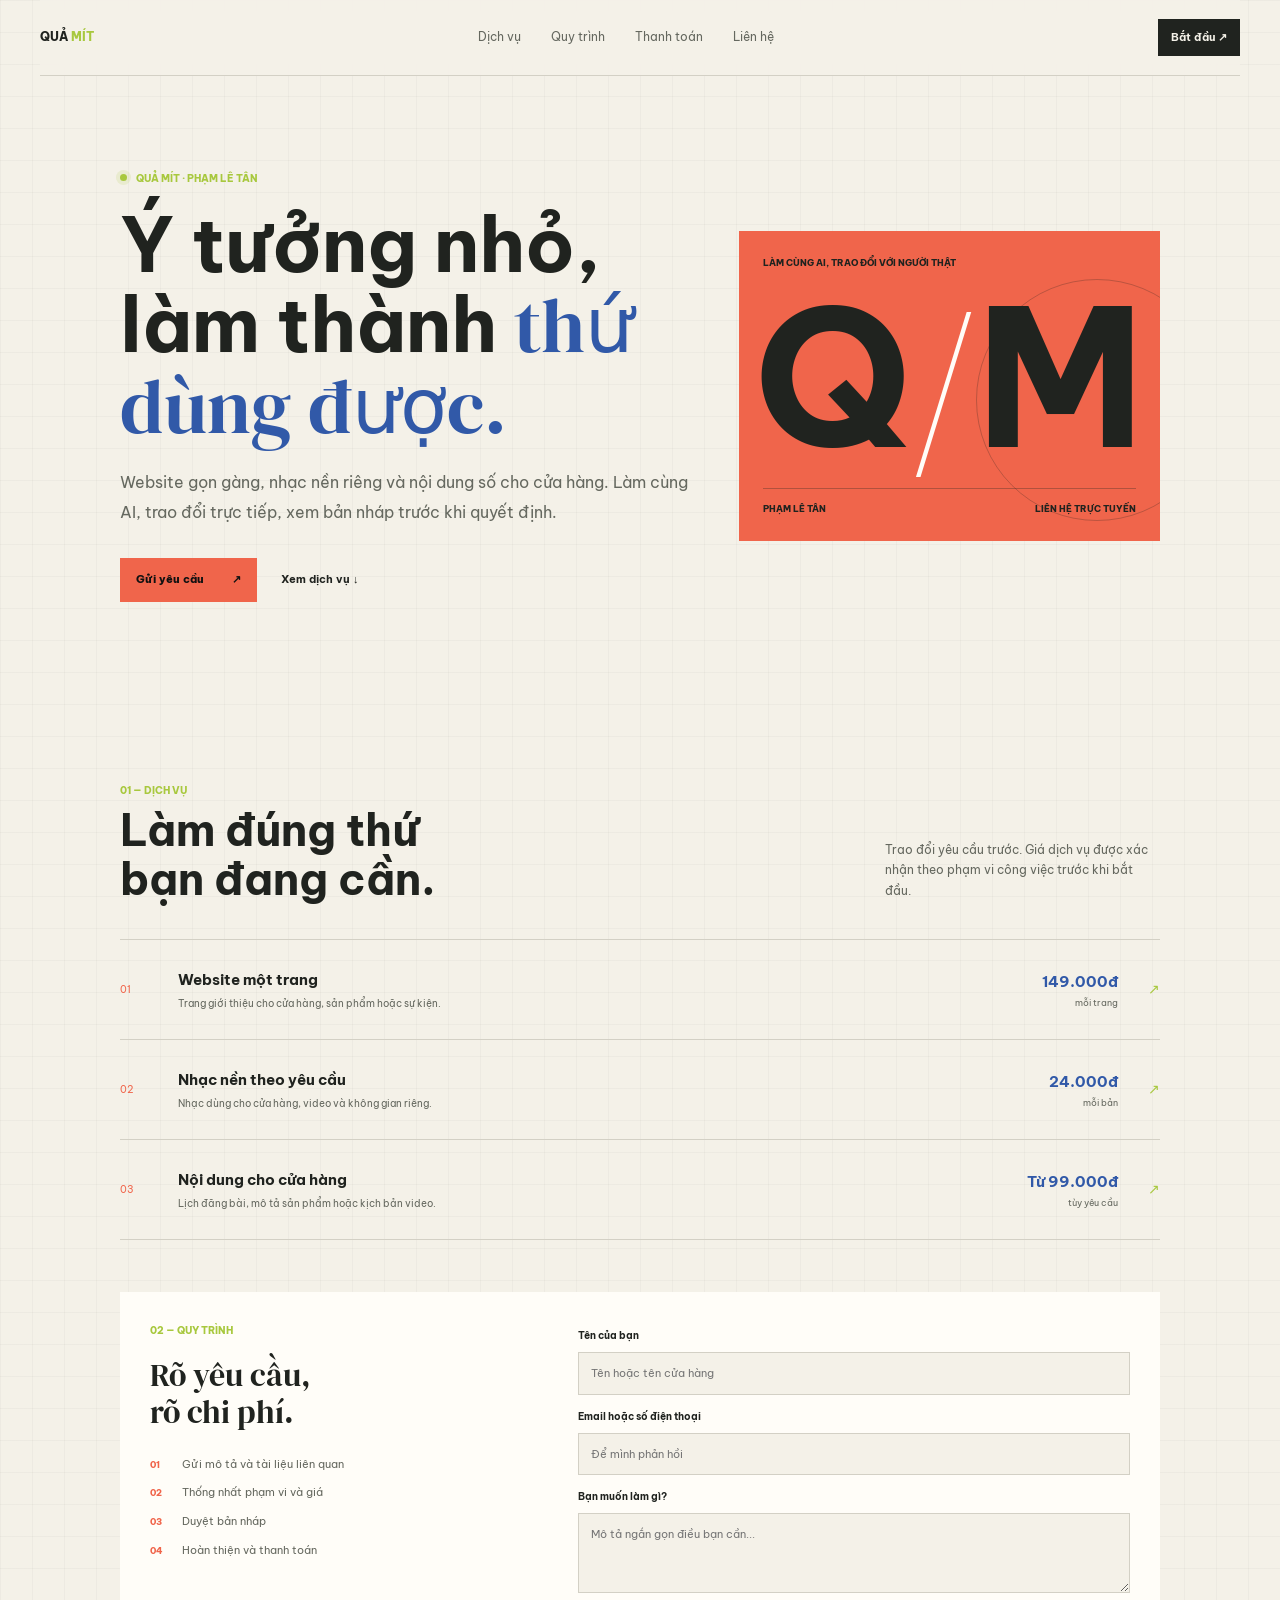
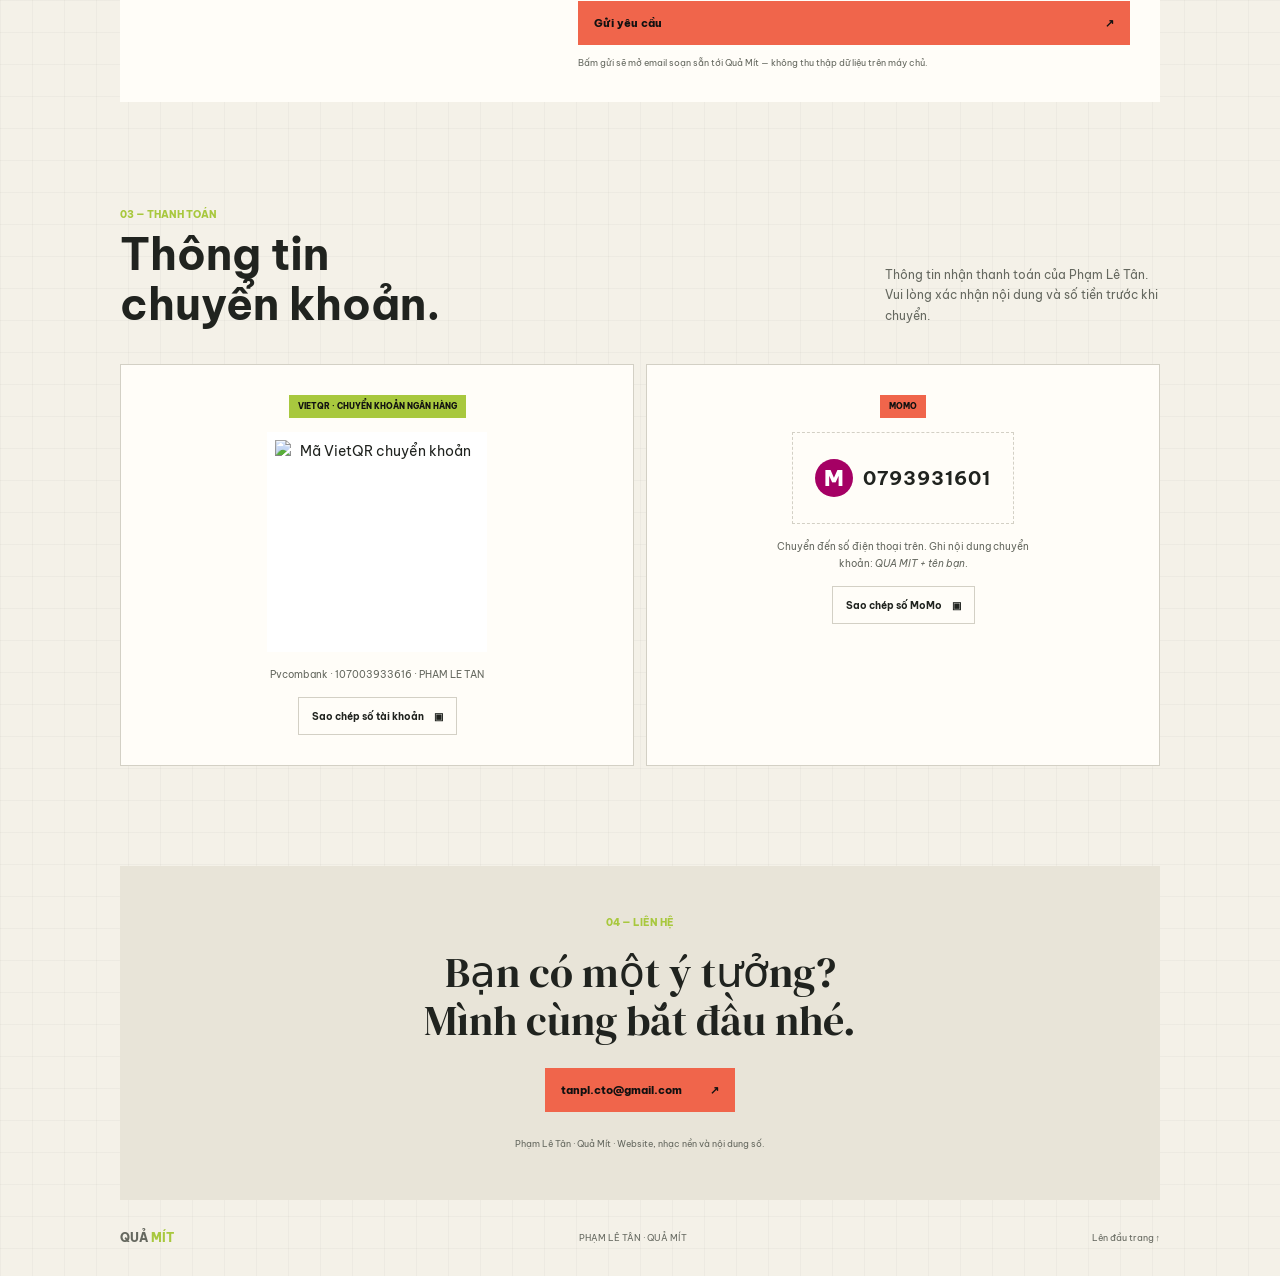
==== index.html @ 6c42528d "cap nhat moi" ====
<!doctype html>
<html lang="vi">
  <head>
    <meta charset="UTF-8" />
    <meta name="viewport" content="width=device-width, initial-scale=1" />
    <meta name="theme-color" content="#f4f1e8" />
    <meta name="description" content="Quả Mít nhận làm website một trang, nhạc nền và nội dung số cho cửa hàng." />
    <title>Quả Mít — Dịch vụ số làm cùng AI</title>
    <link rel="preconnect" href="https://fonts.googleapis.com" />
    <link rel="preconnect" href="https://fonts.gstatic.com" crossorigin />
    <link href="https://fonts.googleapis.com/css2?family=Be+Vietnam+Pro:wght@400;500;600;700;800&family=DM+Serif+Display&display=swap" rel="stylesheet" />
    <link rel="stylesheet" href="styles.css" />
    <script src="app.js" defer></script>
  </head>
  <body>
    <header class="topbar">
      <a class="wordmark" href="#home" aria-label="Về đầu trang">QUẢ <span>MÍT</span></a>
      <nav class="main-nav" aria-label="Điều hướng chính">
        <a href="#services">Dịch vụ</a>
        <a href="#process">Quy trình</a>
        <a href="#payment">Thanh toán</a>
        <a href="#contact">Liên hệ</a>
      </nav>
      <a class="header-cta" href="#order-form">Bắt đầu <span aria-hidden="true">↗</span></a>
    </header>

    <main id="home">
      <section class="intro page-width">
        <div class="intro-copy-block">
          <p class="eyebrow"><span class="live-dot"></span> QUẢ MÍT · PHẠM LÊ TÂN</p>
          <h1>Ý tưởng nhỏ,<br />làm thành <span>thứ dùng được.</span></h1>
          <p class="intro-copy">Website gọn gàng, nhạc nền riêng và nội dung số cho cửa hàng. Làm cùng AI, trao đổi trực tiếp, xem bản nháp trước khi quyết định.</p>
          <div class="intro-actions"><a class="button button-coral" href="#order-form">Gửi yêu cầu <span aria-hidden="true">↗</span></a><a class="text-link" href="#services">Xem dịch vụ <span aria-hidden="true">↓</span></a></div>
        </div>
        <aside class="intro-note" aria-label="Thông tin người thực hiện">
          <span class="note-kicker">LÀM CÙNG AI, TRAO ĐỔI VỚI NGƯỜI THẬT</span>
          <strong class="intro-monogram" aria-hidden="true">Q<span>/</span>M</strong>
          <div class="intro-note-bottom"><span>PHẠM LÊ TÂN</span><span>LIÊN HỆ TRỰC TUYẾN</span></div>
        </aside>
      </section>

      <section class="services page-width section-space" id="services">
        <div class="section-heading"><div><p class="eyebrow">01 — DỊCH VỤ</p><h2>Làm đúng thứ<br />bạn đang cần.</h2></div><p>Trao đổi yêu cầu trước. Giá dịch vụ được xác nhận theo phạm vi công việc trước khi bắt đầu.</p></div>
        <div class="service-list">
          <article class="service-item"><span class="service-no">01</span><div><h3>Website một trang</h3><p>Trang giới thiệu cho cửa hàng, sản phẩm hoặc sự kiện.</p></div><div class="price"><strong>149.000đ</strong><span>mỗi trang</span></div><span class="service-arrow" aria-hidden="true">↗</span></article>
          <article class="service-item"><span class="service-no">02</span><div><h3>Nhạc nền theo yêu cầu</h3><p>Nhạc dùng cho cửa hàng, video và không gian riêng.</p></div><div class="price"><strong>24.000đ</strong><span>mỗi bản</span></div><span class="service-arrow" aria-hidden="true">↗</span></article>
          <article class="service-item"><span class="service-no">03</span><div><h3>Nội dung cho cửa hàng</h3><p>Lịch đăng bài, mô tả sản phẩm hoặc kịch bản video.</p></div><div class="price"><strong>Từ 99.000đ</strong><span>tùy yêu cầu</span></div><span class="service-arrow" aria-hidden="true">↗</span></article>
        </div>
        <div class="order-layout" id="process">
          <div class="order-copy"><p class="eyebrow">02 — QUY TRÌNH</p><h3>Rõ yêu cầu,<br />rõ chi phí.</h3><ol><li><span>01</span>Gửi mô tả và tài liệu liên quan</li><li><span>02</span>Thống nhất phạm vi và giá</li><li><span>03</span>Duyệt bản nháp</li><li><span>04</span>Hoàn thiện và thanh toán</li></ol></div>
          <form class="order-form" id="order-form">
            <label for="order-name">Tên của bạn</label><input id="order-name" name="name" autocomplete="name" placeholder="Tên hoặc tên cửa hàng" required />
            <label for="order-contact">Email hoặc số điện thoại</label><input id="order-contact" name="contact" autocomplete="email" placeholder="Để mình phản hồi" required />
            <label for="order-brief">Bạn muốn làm gì?</label><textarea id="order-brief" name="brief" rows="3" placeholder="Mô tả ngắn gọn điều bạn cần..." required></textarea>
            <button class="button button-coral" type="submit">Gửi yêu cầu <span aria-hidden="true">↗</span></button>
            <p class="form-hint" id="form-message" aria-live="polite">Bấm gửi sẽ mở email soạn sẵn tới Quả Mít — không thu thập dữ liệu trên máy chủ.</p>
          </form>
        </div>
      </section>

      <section class="payment page-width section-space" id="payment">
        <div class="section-heading"><div><p class="eyebrow">03 — THANH TOÁN</p><h2>Thông tin<br />chuyển khoản.</h2></div><p>Thông tin nhận thanh toán của Phạm Lê Tân. Vui lòng xác nhận nội dung và số tiền trước khi chuyển.</p></div>
        <div class="payment-grid">
          <article class="payment-card">
            <span class="payment-tag">VIETQR · CHUYỂN KHOẢN NGÂN HÀNG</span>
            <img id="vietqr-image" alt="Mã VietQR chuyển khoản" loading="lazy" width="220" height="220" />
            <p id="bank-caption">Đang tải thông tin tài khoản…</p>
            <button class="copy-button" type="button" data-copy="bank" aria-label="Sao chép số tài khoản">Sao chép số tài khoản <span aria-hidden="true">▣</span></button>
          </article>
          <article class="payment-card">
            <span class="payment-tag momo">MOMO</span>
            <div class="momo-box"><span aria-hidden="true">M</span><strong id="momo-number">Đang tải…</strong></div>
            <p>Chuyển đến số điện thoại trên. Ghi nội dung chuyển khoản: <em>QUA MIT + tên bạn</em>.</p>
            <button class="copy-button" type="button" data-copy="momo" aria-label="Sao chép số MoMo">Sao chép số MoMo <span aria-hidden="true">▣</span></button>
          </article>
        </div>
      </section>

      <section class="contact page-width" id="contact"><p class="eyebrow">04 — LIÊN HỆ</p><h2>Bạn có một ý tưởng?<br />Mình cùng bắt đầu nhé.</h2><a class="button button-coral" id="contact-email" href="#">tanpl.cto@gmail.com <span aria-hidden="true">↗</span></a><p class="contact-note">Phạm Lê Tân · Quả Mít · Website, nhạc nền và nội dung số.</p></section>
    </main>

    <footer class="footer page-width"><a class="wordmark" href="#home">QUẢ <span>MÍT</span></a><span>PHẠM LÊ TÂN · QUẢ MÍT</span><a href="#home">Lên đầu trang ↑</a></footer>
  </body>
</html>
---- styles.css ----
:root {
  color-scheme: light;
  --page: #f4f1e8;
  --surface: #fffdf8;
  --surface-soft: #e8e4d8;
  --text: #20231f;
  --muted: #65685f;
  --line: #d3d0c5;
  --teal: #a8c83e;
  --coral: #f0654b;
  --lime: #dce99a;
  --blue: #3159a8;
  --serif: "DM Serif Display", Georgia, serif;
  --sans: "Be Vietnam Pro", sans-serif;
}

* { box-sizing: border-box; }
html { scroll-behavior: smooth; }
body { margin: 0; background-color: var(--page); background-image: linear-gradient(rgb(32 35 31 / 3%) 1px, transparent 1px), linear-gradient(90deg, rgb(32 35 31 / 3%) 1px, transparent 1px); background-size: 32px 32px; color: var(--text); font-family: var(--sans); font-size: 14px; line-height: 1.7; }
a { color: inherit; text-decoration: none; }
button, input, textarea { font: inherit; }
button { cursor: pointer; }
.page-width { width: min(100% - 64px, 1040px); margin-inline: auto; }
.topbar { position: sticky; top: 0; z-index: 4; width: min(100% - 64px, 1200px); height: 76px; margin: auto; display: flex; align-items: center; justify-content: space-between; border-bottom: 1px solid var(--line); background: color-mix(in srgb, var(--page) 94%, transparent); backdrop-filter: blur(12px); }
.wordmark { font-size: 12px; font-weight: 800; letter-spacing: 0; }
.wordmark span { color: var(--teal); }
.main-nav { display: flex; gap: 30px; color: var(--muted); font-size: 12px; }
.main-nav a:hover, .footer a:hover { color: var(--teal); }
.header-cta { padding: 9px 13px; background: var(--text); color: var(--page); font-size: 11px; font-weight: 700; }
.theme-toggle { width: 40px; height: 40px; border: 1px solid var(--line); border-radius: 50%; color: var(--text); background: transparent; font-size: 19px; }
.intro { display: grid; grid-template-columns: 1.15fr .85fr; gap: 50px; align-items: center; padding: 94px 0 76px; }
.eyebrow { margin: 0 0 18px; color: var(--teal); font-size: 10px; font-weight: 800; letter-spacing: 0; }
.live-dot { display: inline-block; width: 7px; height: 7px; margin-right: 7px; border-radius: 50%; background: var(--teal); box-shadow: 0 0 0 4px color-mix(in srgb, var(--teal) 15%, transparent); vertical-align: 1px; }
h1, h2, h3, p { margin-top: 0; }
.intro h1 { max-width: 740px; margin-bottom: 22px; font-size: clamp(48px, 6.2vw, 76px); line-height: 1.05; letter-spacing: 0; font-weight: 700; }
.intro h1 span { display: inline; color: var(--blue); font-family: var(--serif); font-weight: 400; }
.intro-copy { max-width: 570px; color: var(--muted); font-size: 16px; line-height: 1.85; }
.intro-meta { display: flex; gap: 28px; align-items: center; margin-top: 34px; padding-top: 18px; border-top: 1px solid var(--line); color: var(--muted); font-size: 10px; }
.intro-meta strong { display: block; margin-top: 3px; color: var(--text); font-size: 12px; }
.intro-meta a { margin-left: auto; color: var(--teal); font-size: 12px; font-weight: 700; }
.intro-actions { display: flex; align-items: center; gap: 24px; margin-top: 30px; }
.text-link { color: var(--text); font-size: 11px; font-weight: 700; }
.intro-note { position: relative; display: flex; min-height: 310px; flex-direction: column; justify-content: space-between; overflow: hidden; padding: 24px; background: var(--coral); color: #20231f; }
.intro-note::after { position: absolute; right: -58px; bottom: 20px; width: 240px; height: 240px; border: 1px solid rgb(32 35 31 / 25%); border-radius: 50%; content: ""; }
.note-kicker, .intro-note-bottom { position: relative; z-index: 1; font-size: 9px; font-weight: 800; }
.intro-monogram { position: relative; z-index: 1; align-self: center; font-size: clamp(100px, 16vw, 190px); line-height: .9; letter-spacing: 0; }
.intro-monogram span { color: var(--surface); font-family: var(--serif); font-weight: 400; }
.intro-note-bottom { display: flex; justify-content: space-between; gap: 12px; padding-top: 12px; border-top: 1px solid rgb(32 35 31 / 30%); }
.intro-meta { display: none; }
.workbench { padding: 28px; border: 1px solid var(--line); background: var(--surface); }
.workbench-top, .section-heading, .feed-heading { display: flex; justify-content: space-between; align-items: end; gap: 20px; }
.workbench-top { align-items: center; margin-bottom: 22px; }
.workbench-top .eyebrow, .section-heading .eyebrow, .feed-heading .eyebrow { margin-bottom: 7px; }
.workbench h2 { margin: 0; font-size: 20px; }
.status-pill { flex-shrink: 0; padding: 5px 10px; border: 1px solid var(--line); border-radius: 20px; color: var(--muted); font-size: 9px; font-weight: 700; white-space: nowrap; }
.workbench-body { display: grid; grid-template-columns: 1.12fr .88fr; min-height: 250px; border: 1px solid var(--line); }
.workbench-photo { min-height: 250px; background: url("https://images.unsplash.com/photo-1498050108023-c5249f4df085?auto=format&fit=crop&w=1100&q=85") center 54% / cover; }
.workbench-note { display: flex; flex-direction: column; justify-content: center; padding: 28px; }
.note-index { color: var(--coral); font-size: 9px; font-weight: 800; }
.workbench-note h3 { margin: 12px 0; font-family: var(--serif); font-size: 26px; font-weight: 400; line-height: 1.2; }
.workbench-note p { color: var(--muted); font-size: 12px; }
.note-footer { display: flex; justify-content: space-between; gap: 10px; padding-top: 12px; border-top: 1px solid var(--line); color: var(--muted); font-size: 9px; }
.workbench-bottom { display: flex; justify-content: space-between; gap: 18px; padding-top: 18px; color: var(--muted); font-size: 11px; }
.workbench-bottom a { color: var(--teal); font-weight: 700; white-space: nowrap; }
.section-space { padding-top: 104px; }
.section-heading { align-items: end; margin-bottom: 34px; }
.section-heading h2, .daily-card h2, .contact h2 { margin: 0; font-size: 44px; line-height: 1.13; letter-spacing: 0; font-weight: 700; }
.section-heading > p { max-width: 275px; margin-bottom: 4px; color: var(--muted); font-size: 12px; }
.number-grid { display: grid; grid-template-columns: 1fr 1fr; gap: 12px; }
.number-main { display: flex; min-height: 265px; flex-direction: column; padding: 28px; border: 1px solid var(--line); background: var(--teal); color: #111; }
.number-main .label { font-size: 10px; font-weight: 800; }
.number-main > strong { margin-top: 18px; font-size: 54px; line-height: 1; letter-spacing: 0; }
.number-main > strong span { font-size: 25px; }
.number-main > p { margin: 12px 0 22px; font-size: 11px; }
.progress-track { height: 5px; background: rgb(0 0 0 / 20%); }
.progress-track span { display: block; width: 38%; height: 100%; background: #111; }
.progress-caption { display: flex; justify-content: space-between; margin-top: 8px; font-size: 9px; font-weight: 700; }
.number-stack { display: flex; flex-direction: column; gap: 12px; }
.number-row { display: flex; flex: 1; align-items: center; gap: 13px; padding: 15px; border: 1px solid var(--line); background: var(--surface); }
.stat-icon { display: grid; width: 34px; height: 34px; flex: 0 0 auto; place-items: center; color: #101010; font-size: 18px; font-weight: 700; }
.stat-icon.coral { background: var(--coral); }
.stat-icon.lime { background: var(--lime); }
.stat-icon.blue { background: var(--blue); }
.number-row .label { display: block; color: var(--muted); font-size: 8px; font-weight: 700; }
.number-row strong { display: block; font-size: 17px; line-height: 1.5; }
.stat-note { margin-left: auto; color: var(--muted); font-size: 9px; text-align: right; }
.ledger-link { display: flex; align-items: center; gap: 14px; margin-top: 12px; padding: 15px 18px; border: 1px solid var(--line); }
.ledger-link > span { font-size: 20px; }
.ledger-link p { margin: 0; color: var(--muted); font-size: 10px; }
.ledger-link strong { color: var(--text); font-size: 12px; }
.ledger-link a { margin-left: auto; color: var(--teal); font-size: 11px; font-weight: 700; }
.service-list { border-top: 1px solid var(--line); }
.service-item { display: grid; grid-template-columns: 40px 1fr 120px 24px; align-items: center; gap: 18px; min-height: 100px; border-bottom: 1px solid var(--line); }
.service-no { color: var(--coral); font-size: 10px; }
.service-item h3 { margin: 0 0 3px; font-size: 15px; }
.service-item p { margin: 0; color: var(--muted); font-size: 10px; }
.price { display: flex; flex-direction: column; text-align: right; }
.price del, .price > span { color: var(--muted); font-size: 10px; }
.price strong { color: var(--blue); font-size: 15px; }
.price > span { color: var(--muted); font-size: 9px; }
.service-arrow { color: var(--teal); text-align: right; }
.order-layout { display: grid; grid-template-columns: .8fr 1.2fr; gap: 60px; margin-top: 52px; padding: 30px; background: var(--surface); }
.order-copy h3 { margin: 0 0 24px; font-family: var(--serif); font-size: 32px; font-weight: 400; line-height: 1.15; }
.order-copy ol { display: grid; gap: 10px; margin: 0; padding: 0; list-style: none; color: var(--muted); font-size: 11px; }
.order-copy li span { display: inline-block; width: 32px; color: var(--coral); font-size: 9px; font-weight: 800; }
.order-form { display: grid; grid-template-columns: 1fr; gap: 8px; }
.order-form label { margin-top: 5px; font-size: 10px; font-weight: 700; }
.order-form input, .order-form textarea, #chat-input { width: 100%; border: 1px solid var(--line); border-radius: 0; outline: none; background: var(--page); color: var(--text); padding: 11px 12px; font-size: 11px; resize: vertical; }
.order-form input:focus, .order-form textarea:focus, #chat-input:focus { border-color: var(--teal); }
.button { display: inline-flex; min-height: 44px; align-items: center; justify-content: space-between; gap: 28px; padding: 0 16px; border: 0; color: #111; font-size: 11px; font-weight: 800; }
.button-coral { background: var(--coral); }
.button-lime { background: var(--lime); }
.form-hint { min-height: 17px; margin: 2px 0 0; color: var(--muted); font-size: 9px; }
.ad-feature { display: grid; grid-template-columns: 1fr 1fr; min-height: 245px; border: 1px solid var(--line); }
.ad-image { background: url("https://images.unsplash.com/photo-1516321318423-f06f85e504b3?auto=format&fit=crop&w=1000&q=85") center / cover; }
.ad-copy { display: flex; flex-direction: column; align-items: start; justify-content: center; padding: 28px; }
.ad-tag { padding: 5px 8px; background: var(--coral); color: #111; font-size: 8px; font-weight: 800; }
.ad-copy h3 { margin: 18px 0 10px; font-family: var(--serif); font-size: 25px; font-weight: 400; line-height: 1.2; }
.ad-copy p { color: var(--muted); font-size: 11px; }
.ad-copy a, .rate-line a { color: var(--teal); font-size: 10px; font-weight: 700; }
.rate-line { display: grid; grid-template-columns: 1fr auto 1fr auto auto; align-items: center; gap: 15px; padding: 18px 0; border-bottom: 1px solid var(--line); color: var(--muted); font-size: 9px; }
.rate-line strong { color: var(--text); font-size: 10px; }
.daily-card { display: grid; grid-template-columns: 1fr .8fr; gap: 32px; align-items: center; padding: 36px; background: var(--coral); color: #161616; }
.daily-card .eyebrow { color: #161616; }
.daily-card h2 { font-family: var(--serif); font-size: 42px; font-weight: 400; }
.daily-card > div:first-child > p:not(.eyebrow) { max-width: 290px; margin: 15px 0 20px; font-size: 11px; }
.fortune-result { display: flex; min-height: 190px; flex-direction: column; align-items: center; justify-content: center; padding: 20px; border: 1px solid rgb(0 0 0 / 35%); text-align: center; }
.fortune-mark { font-size: 28px; }
.fortune-result p { max-width: 220px; margin: 12px 0; font-family: var(--serif); font-size: 23px; line-height: 1.25; }
.fortune-result > span:last-child { font-size: 8px; font-weight: 800; }
.payment-grid { display: grid; grid-template-columns: 1fr 1fr; gap: 12px; }
.payment-card { display: flex; flex-direction: column; align-items: center; gap: 14px; padding: 30px; border: 1px solid var(--line); background: var(--surface); text-align: center; }
.payment-tag { padding: 5px 9px; background: var(--teal); color: #111; font-size: 8px; font-weight: 800; }
.payment-tag.momo { background: var(--coral); }
#vietqr-image { background: #fff; padding: 8px; }
.payment-card p { margin: 0; color: var(--muted); font-size: 10px; max-width: 280px; }
.payment-card img { width: 220px; height: 220px; object-fit: contain; }
.copy-button { display: inline-flex; min-height: 38px; align-items: center; justify-content: center; gap: 10px; padding: 0 13px; border: 1px solid var(--line); background: transparent; color: var(--text); font-size: 10px; font-weight: 700; }
.copy-button:hover { border-color: var(--blue); color: var(--blue); }
.momo-box { display: flex; align-items: center; gap: 10px; padding: 26px 22px; border: 1px dashed var(--line); }
.momo-box span { display: grid; width: 38px; height: 38px; place-items: center; border-radius: 50%; background: #a50064; color: white; font-size: 22px; font-weight: 800; }
.momo-box strong { font-size: 19px; letter-spacing: 1px; }
.journal-feed { margin-top: 72px; }
.feed-heading { margin-bottom: 20px; }
.feed-heading h2 { margin: 0; font-size: 23px; }
.feed-heading > a { color: var(--teal); font-size: 10px; font-weight: 700; }
.feed-entry { display: grid; grid-template-columns: 55px 1fr auto; align-items: baseline; gap: 16px; padding: 17px 0; border-top: 1px solid var(--line); }
.feed-entry time { color: var(--coral); font-size: 10px; font-weight: 700; }
.feed-entry p { margin: 0; color: var(--muted); font-size: 11px; }
.entry-tag { color: var(--muted); font-size: 8px; }
.contact { margin-top: 100px; padding: 48px; background: var(--surface-soft); text-align: center; }
.contact h2 { margin-bottom: 24px; font-family: var(--serif); font-size: 42px; font-weight: 400; }
.contact .button { min-width: 150px; }
.contact-note { margin: 24px 0 0; color: var(--muted); font-size: 9px; }
.footer { display: flex; align-items: center; justify-content: space-between; gap: 18px; padding: 28px 0; color: var(--muted); font-size: 9px; }
.chat-widget { position: fixed; right: 24px; bottom: 22px; z-index: 5; }
.chat-launch { display: inline-flex; align-items: center; gap: 9px; min-height: 46px; padding: 0 18px; border: 0; background: var(--teal); color: #101010; font-size: 11px; font-weight: 800; box-shadow: 0 8px 26px rgb(0 0 0 / 20%); }
.chat-panel { width: min(330px, calc(100vw - 32px)); margin-bottom: 12px; border: 1px solid var(--line); background: var(--surface); box-shadow: 0 12px 40px rgb(0 0 0 / 32%); }
.chat-head { display: flex; justify-content: space-between; padding: 13px 15px; border-bottom: 1px solid var(--line); font-size: 10px; font-weight: 700; }
.chat-head button { border: 0; background: transparent; color: var(--text); font-size: 20px; line-height: 1; }
.chat-messages { display: flex; min-height: 115px; flex-direction: column; align-items: flex-start; gap: 8px; padding: 14px; }
.chat-bubble { max-width: 90%; margin: 0; padding: 9px 11px; background: var(--surface-soft); font-size: 10px; }
.chat-bubble.outgoing { align-self: flex-end; background: var(--teal); color: #111; }
#chat-form { display: flex; gap: 8px; padding: 10px; border-top: 1px solid var(--line); }
#chat-input { padding: 9px; }
#chat-form button { width: 38px; border: 0; background: var(--coral); color: #111; font-weight: 800; }

@media (max-width: 700px) {
  .page-width, .topbar { width: min(100% - 32px, 540px); }
  .topbar { height: 62px; }
  .topbar { height: auto; min-height: 62px; flex-wrap: wrap; gap: 12px; padding: 12px 0; }
  .main-nav { order: 3; width: 100%; justify-content: space-between; gap: 8px; font-size: 10px; }
  .header-cta { margin-left: auto; }
  .intro { grid-template-columns: 1fr; gap: 30px; padding-top: 60px; }
  .intro h1 { font-size: clamp(42px, 11vw, 58px); }
  .intro-copy { font-size: 14px; }
  .intro-meta { display: grid; grid-template-columns: 1fr 1fr; gap: 15px; }
  .intro-meta a { grid-column: 1 / -1; margin: 0; }
  .workbench { padding: 16px; }
  .workbench-body { grid-template-columns: 1fr; }
  .workbench-photo { min-height: 210px; }
  .workbench-note { padding: 22px 18px; }
  .workbench-bottom { align-items: start; font-size: 9px; }
  .section-space { padding-top: 76px; }
  .section-heading { align-items: start; flex-direction: column; gap: 12px; margin-bottom: 25px; }
  .section-heading h2 { font-size: 38px; }
  .number-grid { grid-template-columns: 1fr; }
  .number-main { min-height: 230px; }
  .number-row { min-height: 76px; }
  .stat-note { max-width: 110px; }
  .service-item { grid-template-columns: 24px 1fr 90px 12px; gap: 9px; min-height: 92px; }
  .service-item h3 { font-size: 12px; }
  .service-item p { font-size: 9px; }
  .service-item { min-height: 105px; }
  .price { min-width: 86px; }
  .price strong { font-size: 12px; }
  .order-layout { grid-template-columns: 1fr; gap: 25px; margin-top: 35px; padding: 22px 18px; }
  .order-copy h3 { font-size: 28px; }
  .ad-feature { grid-template-columns: 1fr; }
  .ad-image { min-height: 190px; }
  .ad-copy { padding: 22px; }
  .rate-line { grid-template-columns: 1fr auto; gap: 9px; }
  .rate-line a { grid-column: 1 / -1; margin-top: 6px; }
  .payment-grid { grid-template-columns: 1fr; }
  .daily-card { grid-template-columns: 1fr; gap: 22px; padding: 25px 20px; }
  .daily-card h2 { font-size: 36px; }
  .fortune-result { min-height: 150px; }
  .journal-feed { margin-top: 54px; }
  .feed-heading { align-items: start; flex-direction: column; gap: 10px; }
  .feed-entry { grid-template-columns: 42px 1fr; gap: 10px; }
  .entry-tag { grid-column: 2; }
  .contact { margin-top: 72px; padding: 34px 18px; }
  .contact h2 { font-size: 34px; }
  .footer { flex-wrap: wrap; }
  .footer > span { order: 3; width: 100%; }
  .chat-widget { right: 14px; bottom: 14px; }
}

@media (prefers-reduced-motion: reduce) {
  *, *::before, *::after { scroll-behavior: auto !important; transition-duration: .01ms !important; }
}
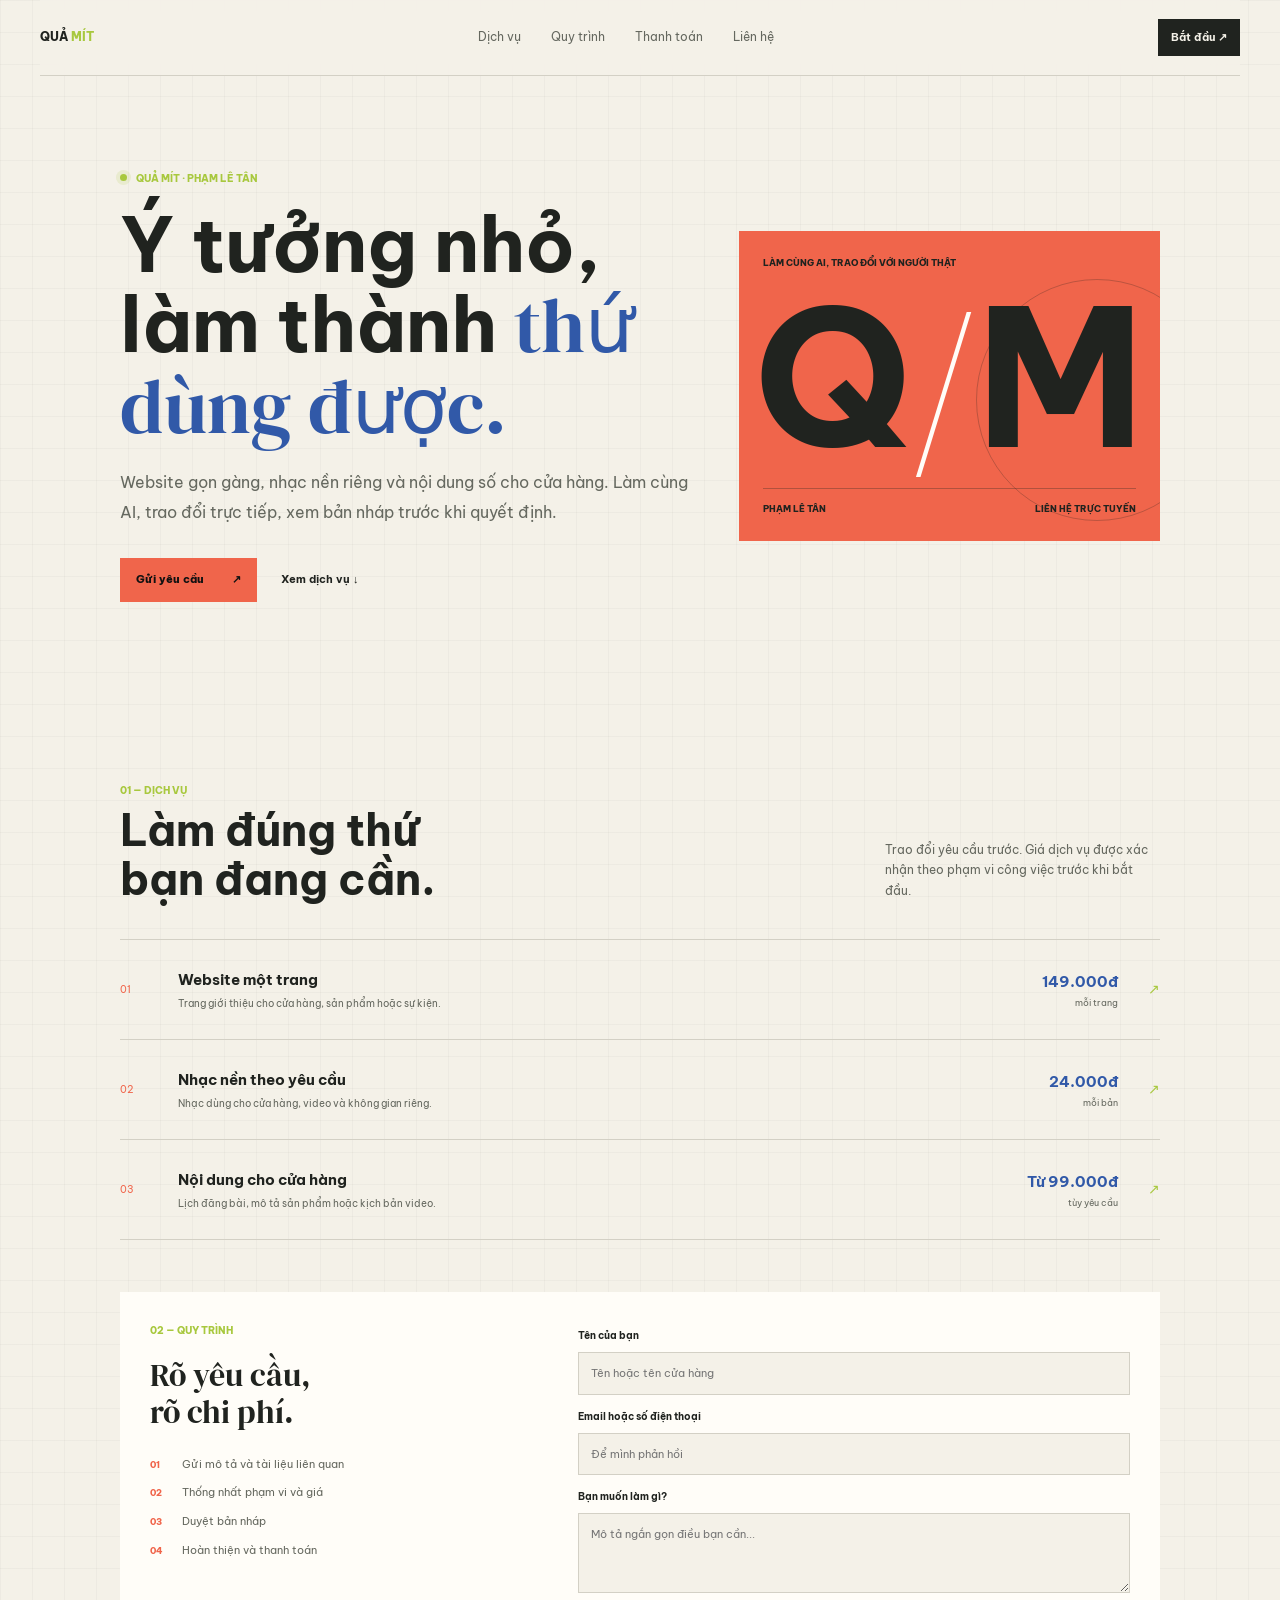
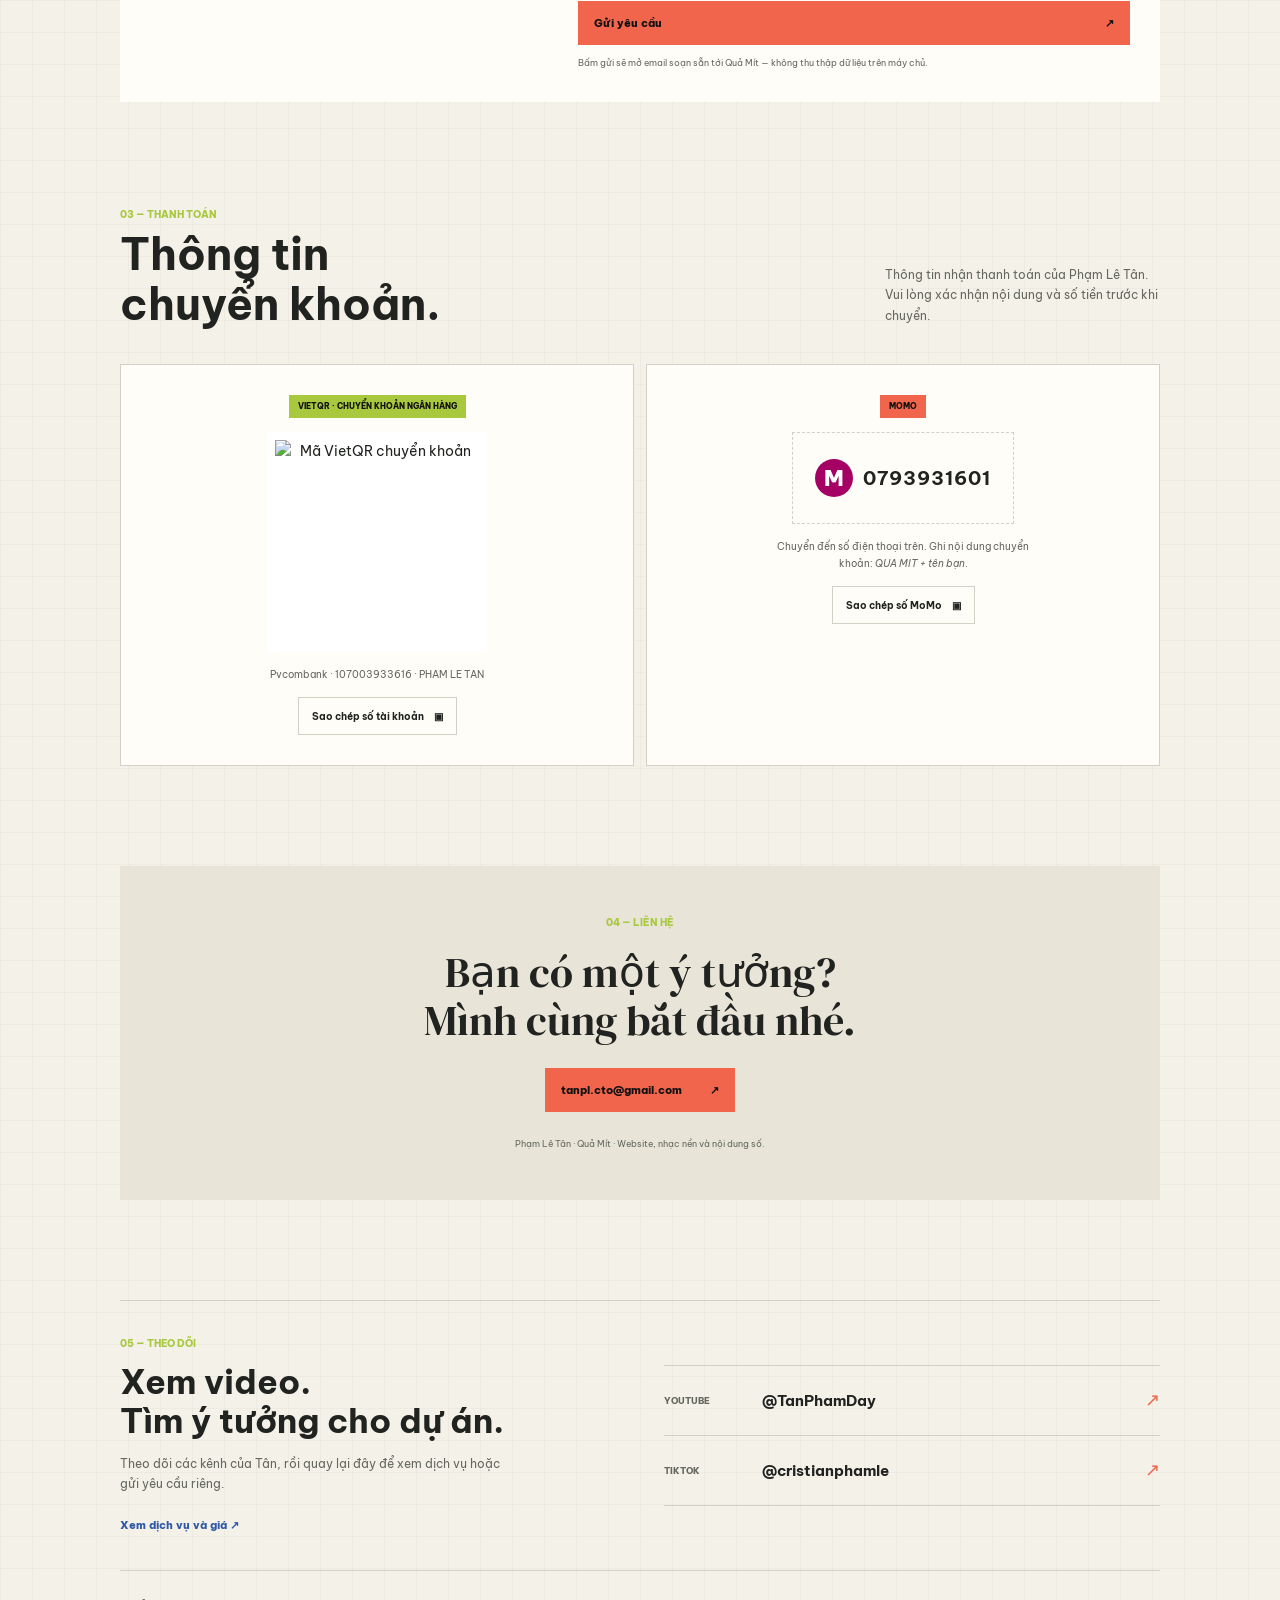
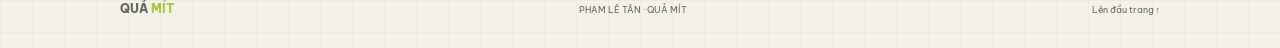
==== commit ebac2da3: "update mới" ====
--- a/index.html
+++ b/index.html
@@ -77,6 +77,23 @@
       </section>
 
       <section class="contact page-width" id="contact"><p class="eyebrow">04 — LIÊN HỆ</p><h2>Bạn có một ý tưởng?<br />Mình cùng bắt đầu nhé.</h2><a class="button button-coral" id="contact-email" href="#">tanpl.cto@gmail.com <span aria-hidden="true">↗</span></a><p class="contact-note">Phạm Lê Tân · Quả Mít · Website, nhạc nền và nội dung số.</p></section>
+
+      <section class="social-promo page-width" aria-labelledby="social-title">
+        <div class="social-copy">
+          <p class="eyebrow">05 — THEO DÕI</p>
+          <h2 id="social-title">Xem video.<br />Tìm ý tưởng cho dự án.</h2>
+          <p>Theo dõi các kênh của Tân, rồi quay lại đây để xem dịch vụ hoặc gửi yêu cầu riêng.</p>
+          <a class="social-service-link" href="#services">Xem dịch vụ và giá <span aria-hidden="true">↗</span></a>
+        </div>
+        <div class="social-list">
+          <a class="social-channel youtube" href="https://www.youtube.com/@TanPhamDay" target="_blank" rel="noopener noreferrer">
+            <span class="social-platform">YOUTUBE</span><strong>@TanPhamDay</strong><span class="social-arrow" aria-hidden="true">↗</span>
+          </a>
+          <a class="social-channel tiktok" href="https://www.tiktok.com/@cristianphamle" target="_blank" rel="noopener noreferrer">
+            <span class="social-platform">TIKTOK</span><strong>@cristianphamle</strong><span class="social-arrow" aria-hidden="true">↗</span>
+          </a>
+        </div>
+      </section>
     </main>
 
     <footer class="footer page-width"><a class="wordmark" href="#home">QUẢ <span>MÍT</span></a><span>PHẠM LÊ TÂN · QUẢ MÍT</span><a href="#home">Lên đầu trang ↑</a></footer>
--- a/styles.css
+++ b/styles.css
@@ -149,6 +149,17 @@
 .feed-entry p { margin: 0; color: var(--muted); font-size: 11px; }
 .entry-tag { color: var(--muted); font-size: 8px; }
 .contact { margin-top: 100px; padding: 48px; background: var(--surface-soft); text-align: center; }
+.social-promo { display: grid; grid-template-columns: 1fr 1fr; gap: 48px; align-items: center; margin-top: 100px; padding: 34px 0; border-top: 1px solid var(--line); border-bottom: 1px solid var(--line); }
+.social-copy .eyebrow { margin-bottom: 10px; }
+.social-copy h2 { margin: 0 0 14px; font-size: 34px; line-height: 1.15; }
+.social-copy > p:not(.eyebrow) { max-width: 390px; margin-bottom: 18px; color: var(--muted); font-size: 12px; }
+.social-service-link { color: var(--blue); font-size: 11px; font-weight: 800; }
+.social-list { border-top: 1px solid var(--line); }
+.social-channel { display: grid; grid-template-columns: 84px 1fr auto; align-items: center; gap: 14px; min-height: 70px; border-bottom: 1px solid var(--line); }
+.social-platform { color: var(--muted); font-size: 9px; font-weight: 800; }
+.social-channel strong { font-size: 15px; }
+.social-arrow { color: var(--coral); font-size: 18px; }
+.social-channel:hover strong { color: var(--blue); }
 .contact h2 { margin-bottom: 24px; font-family: var(--serif); font-size: 42px; font-weight: 400; }
 .contact .button { min-width: 150px; }
 .contact-note { margin: 24px 0 0; color: var(--muted); font-size: 9px; }
@@ -210,6 +221,9 @@
   .feed-entry { grid-template-columns: 42px 1fr; gap: 10px; }
   .entry-tag { grid-column: 2; }
   .contact { margin-top: 72px; padding: 34px 18px; }
+  .social-promo { grid-template-columns: 1fr; gap: 24px; margin-top: 76px; padding: 26px 0; }
+  .social-copy h2 { font-size: 30px; }
+  .social-channel { grid-template-columns: 72px 1fr auto; gap: 10px; }
   .contact h2 { font-size: 34px; }
   .footer { flex-wrap: wrap; }
   .footer > span { order: 3; width: 100%; }
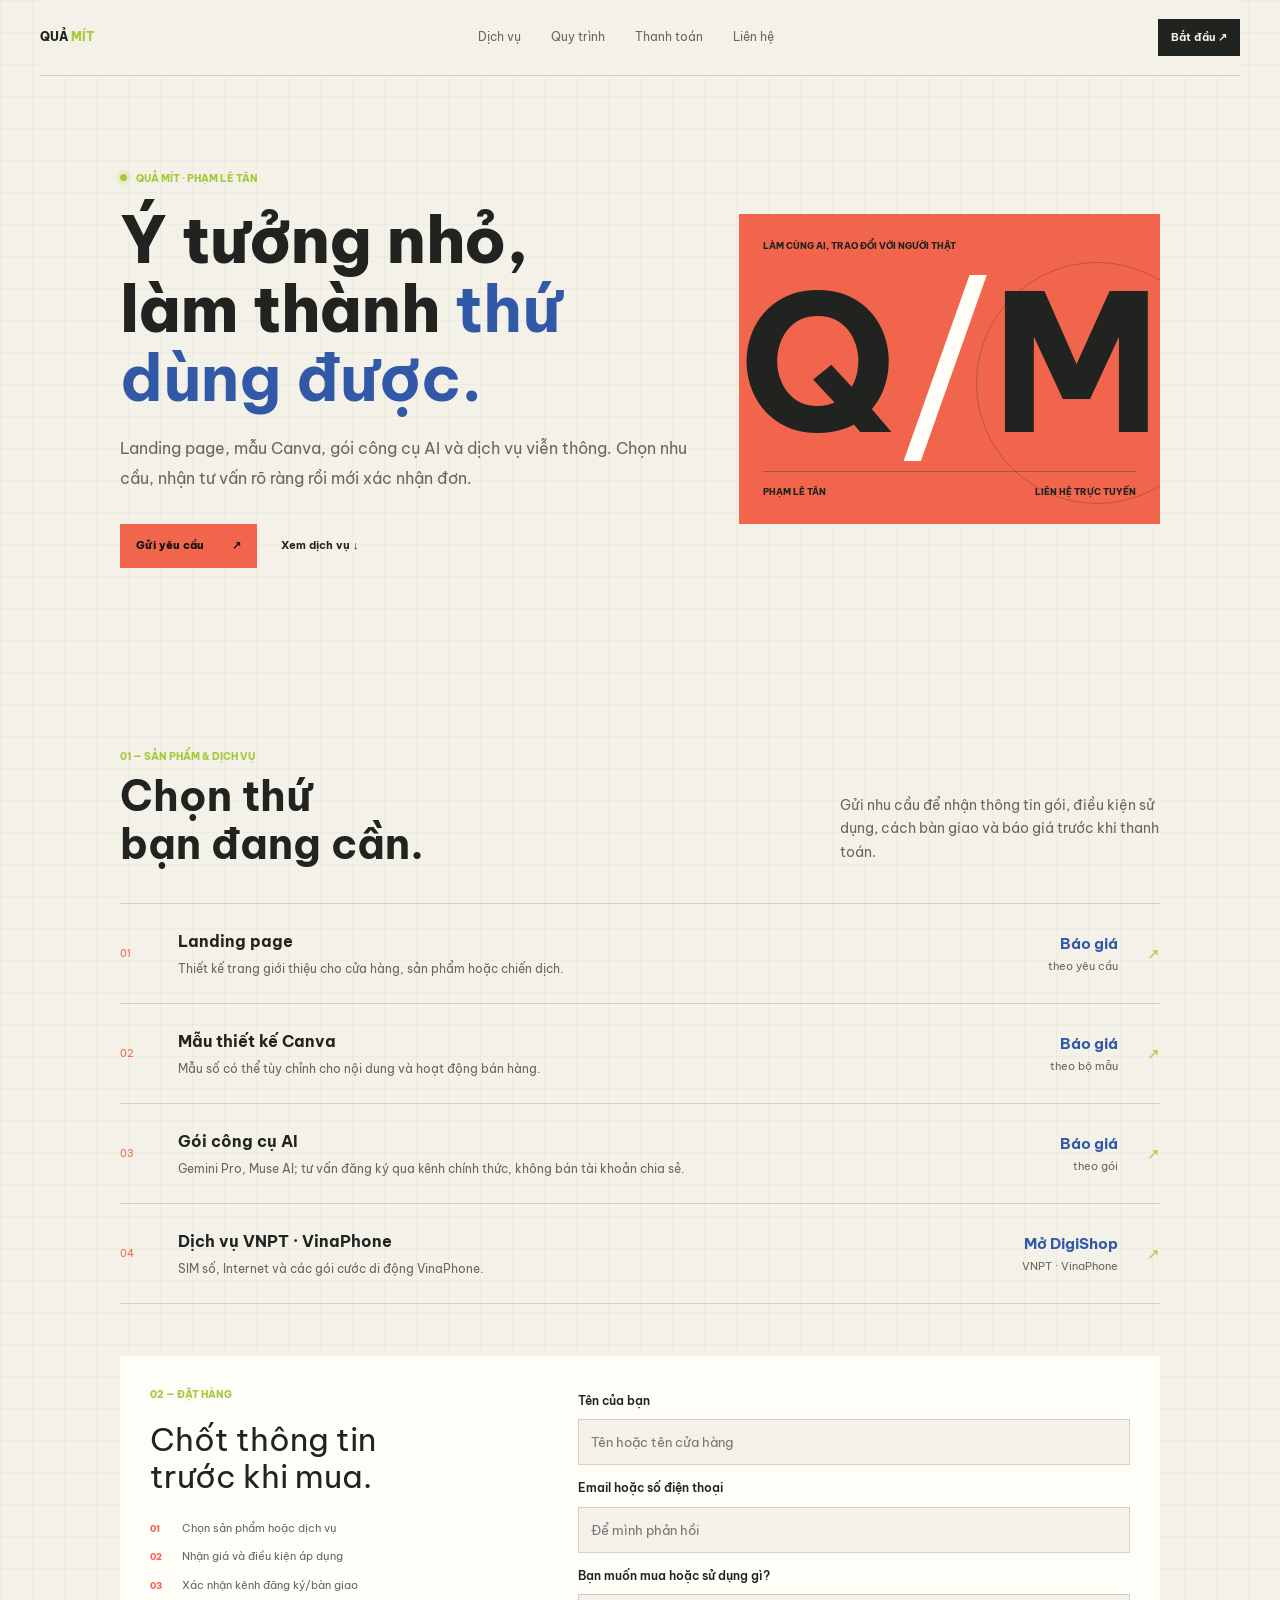
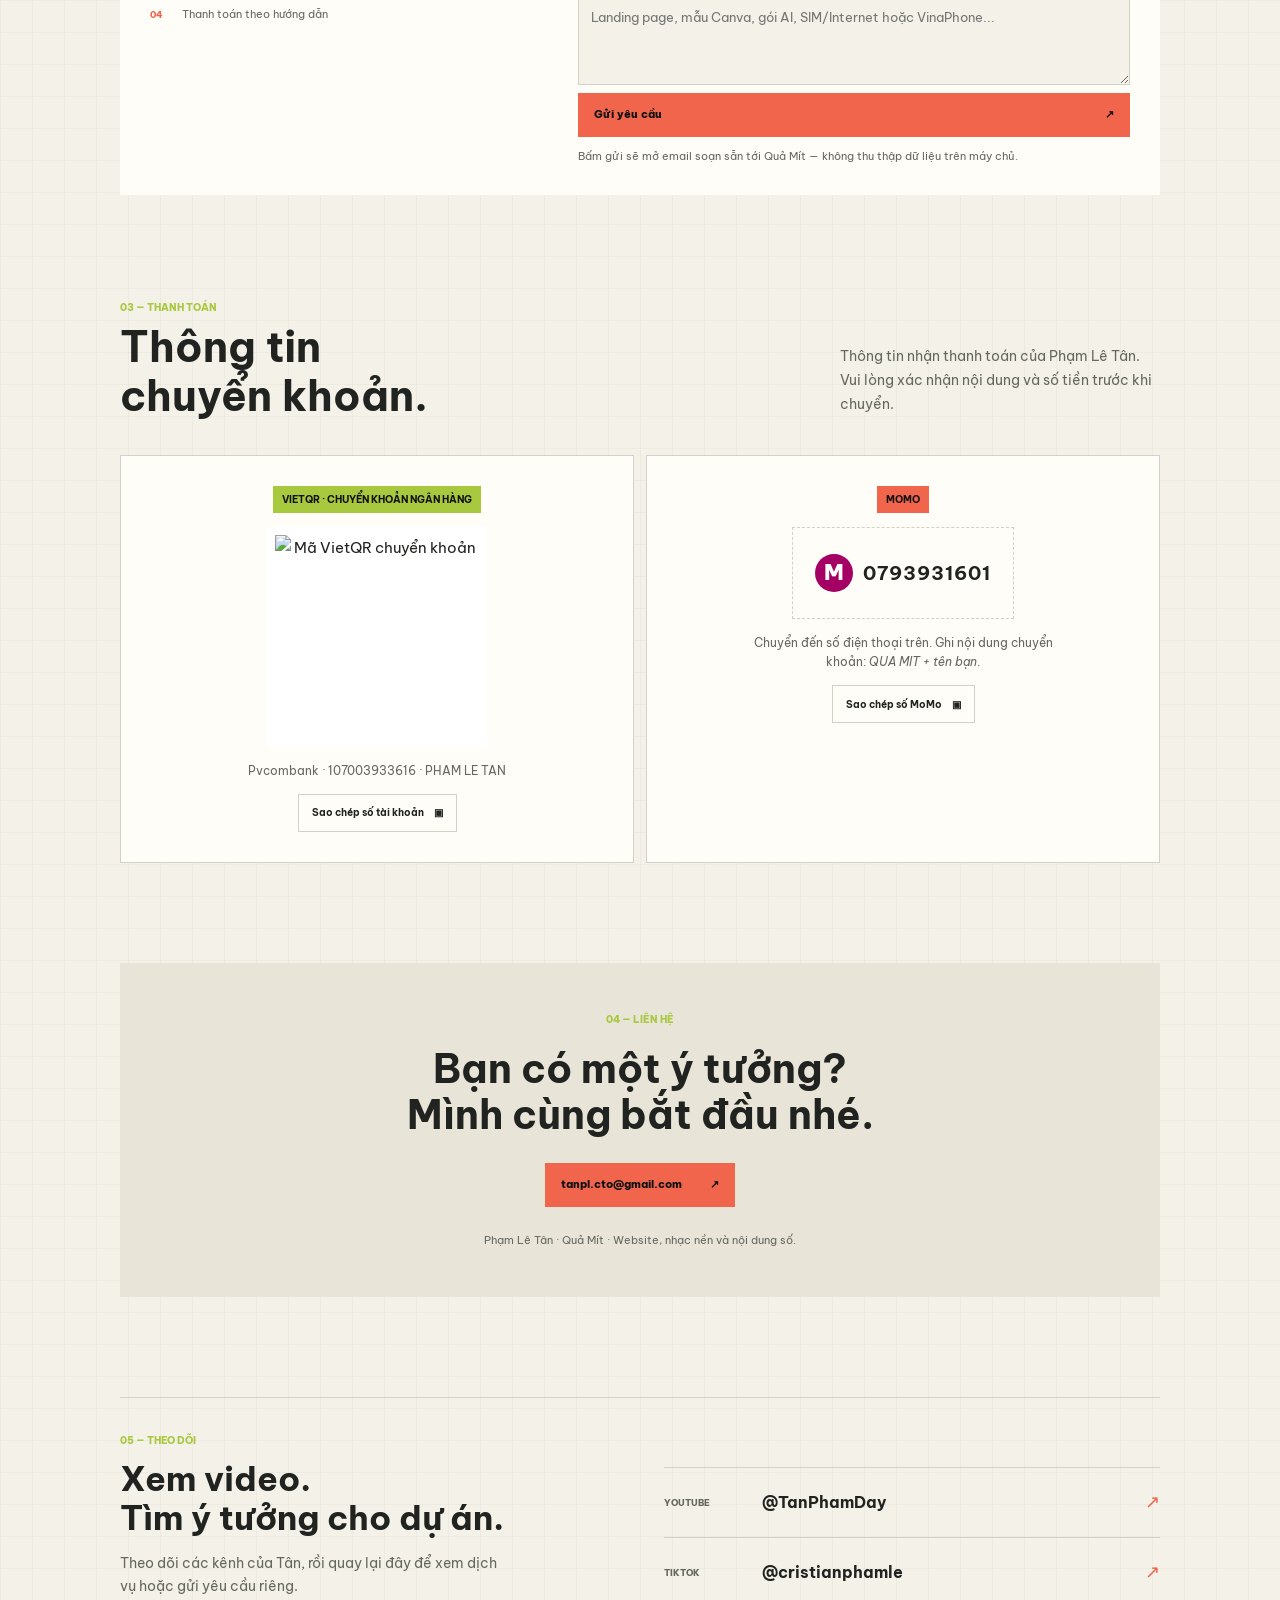
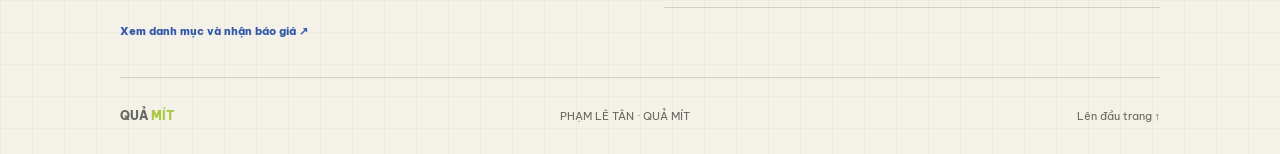
==== commit 61474c33: "update mới" ====
--- a/index.html
+++ b/index.html
@@ -4,11 +4,11 @@
     <meta charset="UTF-8" />
     <meta name="viewport" content="width=device-width, initial-scale=1" />
     <meta name="theme-color" content="#f4f1e8" />
-    <meta name="description" content="Quả Mít nhận làm website một trang, nhạc nền và nội dung số cho cửa hàng." />
-    <title>Quả Mít — Dịch vụ số làm cùng AI</title>
+    <meta name="description" content="Thiết kế landing page, mẫu Canva, gói AI và dịch vụ SIM, Internet, VinaPhone. Liên hệ Quả Mít để được tư vấn." />
+    <title>Quả Mít — Thiết kế số, công cụ AI và dịch vụ viễn thông</title>
     <link rel="preconnect" href="https://fonts.googleapis.com" />
     <link rel="preconnect" href="https://fonts.gstatic.com" crossorigin />
-    <link href="https://fonts.googleapis.com/css2?family=Be+Vietnam+Pro:wght@400;500;600;700;800&family=DM+Serif+Display&display=swap" rel="stylesheet" />
+    <link href="https://fonts.googleapis.com/css2?family=Be+Vietnam+Pro:wght@400;500;600;700;800&display=swap" rel="stylesheet" />
     <link rel="stylesheet" href="styles.css" />
     <script src="app.js" defer></script>
   </head>
@@ -29,7 +29,7 @@
         <div class="intro-copy-block">
           <p class="eyebrow"><span class="live-dot"></span> QUẢ MÍT · PHẠM LÊ TÂN</p>
           <h1>Ý tưởng nhỏ,<br />làm thành <span>thứ dùng được.</span></h1>
-          <p class="intro-copy">Website gọn gàng, nhạc nền riêng và nội dung số cho cửa hàng. Làm cùng AI, trao đổi trực tiếp, xem bản nháp trước khi quyết định.</p>
+          <p class="intro-copy">Landing page, mẫu Canva, gói công cụ AI và dịch vụ viễn thông. Chọn nhu cầu, nhận tư vấn rõ ràng rồi mới xác nhận đơn.</p>
           <div class="intro-actions"><a class="button button-coral" href="#order-form">Gửi yêu cầu <span aria-hidden="true">↗</span></a><a class="text-link" href="#services">Xem dịch vụ <span aria-hidden="true">↓</span></a></div>
         </div>
         <aside class="intro-note" aria-label="Thông tin người thực hiện">
@@ -40,18 +40,21 @@
       </section>
 
       <section class="services page-width section-space" id="services">
-        <div class="section-heading"><div><p class="eyebrow">01 — DỊCH VỤ</p><h2>Làm đúng thứ<br />bạn đang cần.</h2></div><p>Trao đổi yêu cầu trước. Giá dịch vụ được xác nhận theo phạm vi công việc trước khi bắt đầu.</p></div>
+        <div class="section-heading"><div><p class="eyebrow">01 — SẢN PHẨM & DỊCH VỤ</p><h2>Chọn thứ<br />bạn đang cần.</h2></div><p>Gửi nhu cầu để nhận thông tin gói, điều kiện sử dụng, cách bàn giao và báo giá trước khi thanh toán.</p></div>
         <div class="service-list">
-          <article class="service-item"><span class="service-no">01</span><div><h3>Website một trang</h3><p>Trang giới thiệu cho cửa hàng, sản phẩm hoặc sự kiện.</p></div><div class="price"><strong>149.000đ</strong><span>mỗi trang</span></div><span class="service-arrow" aria-hidden="true">↗</span></article>
-          <article class="service-item"><span class="service-no">02</span><div><h3>Nhạc nền theo yêu cầu</h3><p>Nhạc dùng cho cửa hàng, video và không gian riêng.</p></div><div class="price"><strong>24.000đ</strong><span>mỗi bản</span></div><span class="service-arrow" aria-hidden="true">↗</span></article>
-          <article class="service-item"><span class="service-no">03</span><div><h3>Nội dung cho cửa hàng</h3><p>Lịch đăng bài, mô tả sản phẩm hoặc kịch bản video.</p></div><div class="price"><strong>Từ 99.000đ</strong><span>tùy yêu cầu</span></div><span class="service-arrow" aria-hidden="true">↗</span></article>
+          <article class="service-item"><span class="service-no">01</span><div><h3>Landing page</h3><p>Thiết kế trang giới thiệu cho cửa hàng, sản phẩm hoặc chiến dịch.</p></div><div class="price"><strong>Báo giá</strong><span>theo yêu cầu</span></div><span class="service-arrow" aria-hidden="true">↗</span></article>
+          <article class="service-item"><span class="service-no">02</span><div><h3>Mẫu thiết kế Canva</h3><p>Mẫu số có thể tùy chỉnh cho nội dung và hoạt động bán hàng.</p></div><div class="price"><strong>Báo giá</strong><span>theo bộ mẫu</span></div><span class="service-arrow" aria-hidden="true">↗</span></article>
+          <article class="service-item"><span class="service-no">03</span><div><h3>Gói công cụ AI</h3><p>Gemini Pro, Muse AI; tư vấn đăng ký qua kênh chính thức, không bán tài khoản chia sẻ.</p></div><div class="price"><strong>Báo giá</strong><span>theo gói</span></div><span class="service-arrow" aria-hidden="true">↗</span></article>
+          <a class="service-item service-link" href="https://digishop.vnpt.vn/landing/tanpham" target="_blank" rel="noopener noreferrer" aria-label="Xem dịch vụ VNPT và VinaPhone trên DigiShop">
+            <span class="service-no">04</span><div><h3>Dịch vụ VNPT · VinaPhone</h3><p>SIM số, Internet và các gói cước di động VinaPhone.</p></div><div class="price"><strong>Mở DigiShop</strong><span>VNPT · VinaPhone</span></div><span class="service-arrow" aria-hidden="true">↗</span>
+          </a>
         </div>
         <div class="order-layout" id="process">
-          <div class="order-copy"><p class="eyebrow">02 — QUY TRÌNH</p><h3>Rõ yêu cầu,<br />rõ chi phí.</h3><ol><li><span>01</span>Gửi mô tả và tài liệu liên quan</li><li><span>02</span>Thống nhất phạm vi và giá</li><li><span>03</span>Duyệt bản nháp</li><li><span>04</span>Hoàn thiện và thanh toán</li></ol></div>
+          <div class="order-copy"><p class="eyebrow">02 — ĐẶT HÀNG</p><h3>Chốt thông tin<br />trước khi mua.</h3><ol><li><span>01</span>Chọn sản phẩm hoặc dịch vụ</li><li><span>02</span>Nhận giá và điều kiện áp dụng</li><li><span>03</span>Xác nhận kênh đăng ký/bàn giao</li><li><span>04</span>Thanh toán theo hướng dẫn</li></ol></div>
           <form class="order-form" id="order-form">
             <label for="order-name">Tên của bạn</label><input id="order-name" name="name" autocomplete="name" placeholder="Tên hoặc tên cửa hàng" required />
             <label for="order-contact">Email hoặc số điện thoại</label><input id="order-contact" name="contact" autocomplete="email" placeholder="Để mình phản hồi" required />
-            <label for="order-brief">Bạn muốn làm gì?</label><textarea id="order-brief" name="brief" rows="3" placeholder="Mô tả ngắn gọn điều bạn cần..." required></textarea>
+            <label for="order-brief">Bạn muốn mua hoặc sử dụng gì?</label><textarea id="order-brief" name="brief" rows="3" placeholder="Landing page, mẫu Canva, gói AI, SIM/Internet hoặc VinaPhone..." required></textarea>
             <button class="button button-coral" type="submit">Gửi yêu cầu <span aria-hidden="true">↗</span></button>
             <p class="form-hint" id="form-message" aria-live="polite">Bấm gửi sẽ mở email soạn sẵn tới Quả Mít — không thu thập dữ liệu trên máy chủ.</p>
           </form>
@@ -83,7 +86,7 @@
           <p class="eyebrow">05 — THEO DÕI</p>
           <h2 id="social-title">Xem video.<br />Tìm ý tưởng cho dự án.</h2>
           <p>Theo dõi các kênh của Tân, rồi quay lại đây để xem dịch vụ hoặc gửi yêu cầu riêng.</p>
-          <a class="social-service-link" href="#services">Xem dịch vụ và giá <span aria-hidden="true">↗</span></a>
+          <a class="social-service-link" href="#services">Xem danh mục và nhận báo giá <span aria-hidden="true">↗</span></a>
         </div>
         <div class="social-list">
           <a class="social-channel youtube" href="https://www.youtube.com/@TanPhamDay" target="_blank" rel="noopener noreferrer">
--- a/styles.css
+++ b/styles.css
@@ -10,13 +10,13 @@
   --coral: #f0654b;
   --lime: #dce99a;
   --blue: #3159a8;
-  --serif: "DM Serif Display", Georgia, serif;
+  --serif: var(--sans);
   --sans: "Be Vietnam Pro", sans-serif;
 }
 
 * { box-sizing: border-box; }
 html { scroll-behavior: smooth; }
-body { margin: 0; background-color: var(--page); background-image: linear-gradient(rgb(32 35 31 / 3%) 1px, transparent 1px), linear-gradient(90deg, rgb(32 35 31 / 3%) 1px, transparent 1px); background-size: 32px 32px; color: var(--text); font-family: var(--sans); font-size: 14px; line-height: 1.7; }
+body { margin: 0; background-color: var(--page); background-image: linear-gradient(rgb(32 35 31 / 3%) 1px, transparent 1px), linear-gradient(90deg, rgb(32 35 31 / 3%) 1px, transparent 1px); background-size: 32px 32px; color: var(--text); font-family: var(--sans); font-size: 15px; line-height: 1.7; }
 a { color: inherit; text-decoration: none; }
 button, input, textarea { font: inherit; }
 button { cursor: pointer; }
@@ -32,8 +32,8 @@
 .eyebrow { margin: 0 0 18px; color: var(--teal); font-size: 10px; font-weight: 800; letter-spacing: 0; }
 .live-dot { display: inline-block; width: 7px; height: 7px; margin-right: 7px; border-radius: 50%; background: var(--teal); box-shadow: 0 0 0 4px color-mix(in srgb, var(--teal) 15%, transparent); vertical-align: 1px; }
 h1, h2, h3, p { margin-top: 0; }
-.intro h1 { max-width: 740px; margin-bottom: 22px; font-size: clamp(48px, 6.2vw, 76px); line-height: 1.05; letter-spacing: 0; font-weight: 700; }
-.intro h1 span { display: inline; color: var(--blue); font-family: var(--serif); font-weight: 400; }
+.intro h1 { max-width: 740px; margin-bottom: 22px; font-size: 64px; line-height: 1.08; letter-spacing: 0; font-weight: 800; }
+.intro h1 span { display: inline; color: var(--blue); font-weight: 700; }
 .intro-copy { max-width: 570px; color: var(--muted); font-size: 16px; line-height: 1.85; }
 .intro-meta { display: flex; gap: 28px; align-items: center; margin-top: 34px; padding-top: 18px; border-top: 1px solid var(--line); color: var(--muted); font-size: 10px; }
 .intro-meta strong { display: block; margin-top: 3px; color: var(--text); font-size: 12px; }
@@ -64,8 +64,8 @@
 .workbench-bottom a { color: var(--teal); font-weight: 700; white-space: nowrap; }
 .section-space { padding-top: 104px; }
 .section-heading { align-items: end; margin-bottom: 34px; }
-.section-heading h2, .daily-card h2, .contact h2 { margin: 0; font-size: 44px; line-height: 1.13; letter-spacing: 0; font-weight: 700; }
-.section-heading > p { max-width: 275px; margin-bottom: 4px; color: var(--muted); font-size: 12px; }
+.section-heading h2, .daily-card h2, .contact h2 { margin: 0; font-size: 42px; line-height: 1.16; letter-spacing: 0; font-weight: 700; }
+.section-heading > p { max-width: 320px; margin-bottom: 4px; color: var(--muted); font-size: 14px; }
 .number-grid { display: grid; grid-template-columns: 1fr 1fr; gap: 12px; }
 .number-main { display: flex; min-height: 265px; flex-direction: column; padding: 28px; border: 1px solid var(--line); background: var(--teal); color: #111; }
 .number-main .label { font-size: 10px; font-weight: 800; }
@@ -91,26 +91,29 @@
 .ledger-link a { margin-left: auto; color: var(--teal); font-size: 11px; font-weight: 700; }
 .service-list { border-top: 1px solid var(--line); }
 .service-item { display: grid; grid-template-columns: 40px 1fr 120px 24px; align-items: center; gap: 18px; min-height: 100px; border-bottom: 1px solid var(--line); }
+.service-link { color: inherit; text-decoration: none; }
+.service-link:hover h3 { color: var(--blue); }
+.service-link:focus-visible { outline: 2px solid var(--blue); outline-offset: 3px; }
 .service-no { color: var(--coral); font-size: 10px; }
-.service-item h3 { margin: 0 0 3px; font-size: 15px; }
-.service-item p { margin: 0; color: var(--muted); font-size: 10px; }
+.service-item h3 { margin: 0 0 5px; font-size: 16px; font-weight: 700; }
+.service-item p { margin: 0; color: var(--muted); font-size: 12px; line-height: 1.55; }
 .price { display: flex; flex-direction: column; text-align: right; }
 .price del, .price > span { color: var(--muted); font-size: 10px; }
 .price strong { color: var(--blue); font-size: 15px; }
-.price > span { color: var(--muted); font-size: 9px; }
+.price > span { color: var(--muted); font-size: 11px; }
 .service-arrow { color: var(--teal); text-align: right; }
 .order-layout { display: grid; grid-template-columns: .8fr 1.2fr; gap: 60px; margin-top: 52px; padding: 30px; background: var(--surface); }
 .order-copy h3 { margin: 0 0 24px; font-family: var(--serif); font-size: 32px; font-weight: 400; line-height: 1.15; }
 .order-copy ol { display: grid; gap: 10px; margin: 0; padding: 0; list-style: none; color: var(--muted); font-size: 11px; }
 .order-copy li span { display: inline-block; width: 32px; color: var(--coral); font-size: 9px; font-weight: 800; }
 .order-form { display: grid; grid-template-columns: 1fr; gap: 8px; }
-.order-form label { margin-top: 5px; font-size: 10px; font-weight: 700; }
-.order-form input, .order-form textarea, #chat-input { width: 100%; border: 1px solid var(--line); border-radius: 0; outline: none; background: var(--page); color: var(--text); padding: 11px 12px; font-size: 11px; resize: vertical; }
+.order-form label { margin-top: 5px; font-size: 12px; font-weight: 600; }
+.order-form input, .order-form textarea, #chat-input { width: 100%; border: 1px solid var(--line); border-radius: 0; outline: none; background: var(--page); color: var(--text); padding: 11px 12px; font-size: 13px; resize: vertical; }
 .order-form input:focus, .order-form textarea:focus, #chat-input:focus { border-color: var(--teal); }
 .button { display: inline-flex; min-height: 44px; align-items: center; justify-content: space-between; gap: 28px; padding: 0 16px; border: 0; color: #111; font-size: 11px; font-weight: 800; }
 .button-coral { background: var(--coral); }
 .button-lime { background: var(--lime); }
-.form-hint { min-height: 17px; margin: 2px 0 0; color: var(--muted); font-size: 9px; }
+.form-hint { min-height: 17px; margin: 2px 0 0; color: var(--muted); font-size: 11px; }
 .ad-feature { display: grid; grid-template-columns: 1fr 1fr; min-height: 245px; border: 1px solid var(--line); }
 .ad-image { background: url("https://images.unsplash.com/photo-1516321318423-f06f85e504b3?auto=format&fit=crop&w=1000&q=85") center / cover; }
 .ad-copy { display: flex; flex-direction: column; align-items: start; justify-content: center; padding: 28px; }
@@ -130,10 +133,10 @@
 .fortune-result > span:last-child { font-size: 8px; font-weight: 800; }
 .payment-grid { display: grid; grid-template-columns: 1fr 1fr; gap: 12px; }
 .payment-card { display: flex; flex-direction: column; align-items: center; gap: 14px; padding: 30px; border: 1px solid var(--line); background: var(--surface); text-align: center; }
-.payment-tag { padding: 5px 9px; background: var(--teal); color: #111; font-size: 8px; font-weight: 800; }
+.payment-tag { padding: 5px 9px; background: var(--teal); color: #111; font-size: 10px; font-weight: 700; }
 .payment-tag.momo { background: var(--coral); }
 #vietqr-image { background: #fff; padding: 8px; }
-.payment-card p { margin: 0; color: var(--muted); font-size: 10px; max-width: 280px; }
+.payment-card p { margin: 0; color: var(--muted); font-size: 12px; max-width: 320px; line-height: 1.6; }
 .payment-card img { width: 220px; height: 220px; object-fit: contain; }
 .copy-button { display: inline-flex; min-height: 38px; align-items: center; justify-content: center; gap: 10px; padding: 0 13px; border: 1px solid var(--line); background: transparent; color: var(--text); font-size: 10px; font-weight: 700; }
 .copy-button:hover { border-color: var(--blue); color: var(--blue); }
@@ -152,18 +155,18 @@
 .social-promo { display: grid; grid-template-columns: 1fr 1fr; gap: 48px; align-items: center; margin-top: 100px; padding: 34px 0; border-top: 1px solid var(--line); border-bottom: 1px solid var(--line); }
 .social-copy .eyebrow { margin-bottom: 10px; }
 .social-copy h2 { margin: 0 0 14px; font-size: 34px; line-height: 1.15; }
-.social-copy > p:not(.eyebrow) { max-width: 390px; margin-bottom: 18px; color: var(--muted); font-size: 12px; }
+.social-copy > p:not(.eyebrow) { max-width: 390px; margin-bottom: 18px; color: var(--muted); font-size: 14px; }
 .social-service-link { color: var(--blue); font-size: 11px; font-weight: 800; }
 .social-list { border-top: 1px solid var(--line); }
 .social-channel { display: grid; grid-template-columns: 84px 1fr auto; align-items: center; gap: 14px; min-height: 70px; border-bottom: 1px solid var(--line); }
 .social-platform { color: var(--muted); font-size: 9px; font-weight: 800; }
-.social-channel strong { font-size: 15px; }
+.social-channel strong { font-size: 16px; }
 .social-arrow { color: var(--coral); font-size: 18px; }
 .social-channel:hover strong { color: var(--blue); }
-.contact h2 { margin-bottom: 24px; font-family: var(--serif); font-size: 42px; font-weight: 400; }
+.contact h2 { margin-bottom: 24px; font-family: var(--sans); font-size: 40px; font-weight: 700; }
 .contact .button { min-width: 150px; }
-.contact-note { margin: 24px 0 0; color: var(--muted); font-size: 9px; }
-.footer { display: flex; align-items: center; justify-content: space-between; gap: 18px; padding: 28px 0; color: var(--muted); font-size: 9px; }
+.contact-note { margin: 24px 0 0; color: var(--muted); font-size: 11px; }
+.footer { display: flex; align-items: center; justify-content: space-between; gap: 18px; padding: 28px 0; color: var(--muted); font-size: 11px; }
 .chat-widget { position: fixed; right: 24px; bottom: 22px; z-index: 5; }
 .chat-launch { display: inline-flex; align-items: center; gap: 9px; min-height: 46px; padding: 0 18px; border: 0; background: var(--teal); color: #101010; font-size: 11px; font-weight: 800; box-shadow: 0 8px 26px rgb(0 0 0 / 20%); }
 .chat-panel { width: min(330px, calc(100vw - 32px)); margin-bottom: 12px; border: 1px solid var(--line); background: var(--surface); box-shadow: 0 12px 40px rgb(0 0 0 / 32%); }
@@ -183,7 +186,7 @@
   .main-nav { order: 3; width: 100%; justify-content: space-between; gap: 8px; font-size: 10px; }
   .header-cta { margin-left: auto; }
   .intro { grid-template-columns: 1fr; gap: 30px; padding-top: 60px; }
-  .intro h1 { font-size: clamp(42px, 11vw, 58px); }
+  .intro h1 { font-size: 42px; }
   .intro-copy { font-size: 14px; }
   .intro-meta { display: grid; grid-template-columns: 1fr 1fr; gap: 15px; }
   .intro-meta a { grid-column: 1 / -1; margin: 0; }
@@ -200,8 +203,8 @@
   .number-row { min-height: 76px; }
   .stat-note { max-width: 110px; }
   .service-item { grid-template-columns: 24px 1fr 90px 12px; gap: 9px; min-height: 92px; }
-  .service-item h3 { font-size: 12px; }
-  .service-item p { font-size: 9px; }
+  .service-item h3 { font-size: 14px; }
+  .service-item p { font-size: 11px; }
   .service-item { min-height: 105px; }
   .price { min-width: 86px; }
   .price strong { font-size: 12px; }
@@ -224,7 +227,7 @@
   .social-promo { grid-template-columns: 1fr; gap: 24px; margin-top: 76px; padding: 26px 0; }
   .social-copy h2 { font-size: 30px; }
   .social-channel { grid-template-columns: 72px 1fr auto; gap: 10px; }
-  .contact h2 { font-size: 34px; }
+  .contact h2 { font-size: 32px; }
   .footer { flex-wrap: wrap; }
   .footer > span { order: 3; width: 100%; }
   .chat-widget { right: 14px; bottom: 14px; }
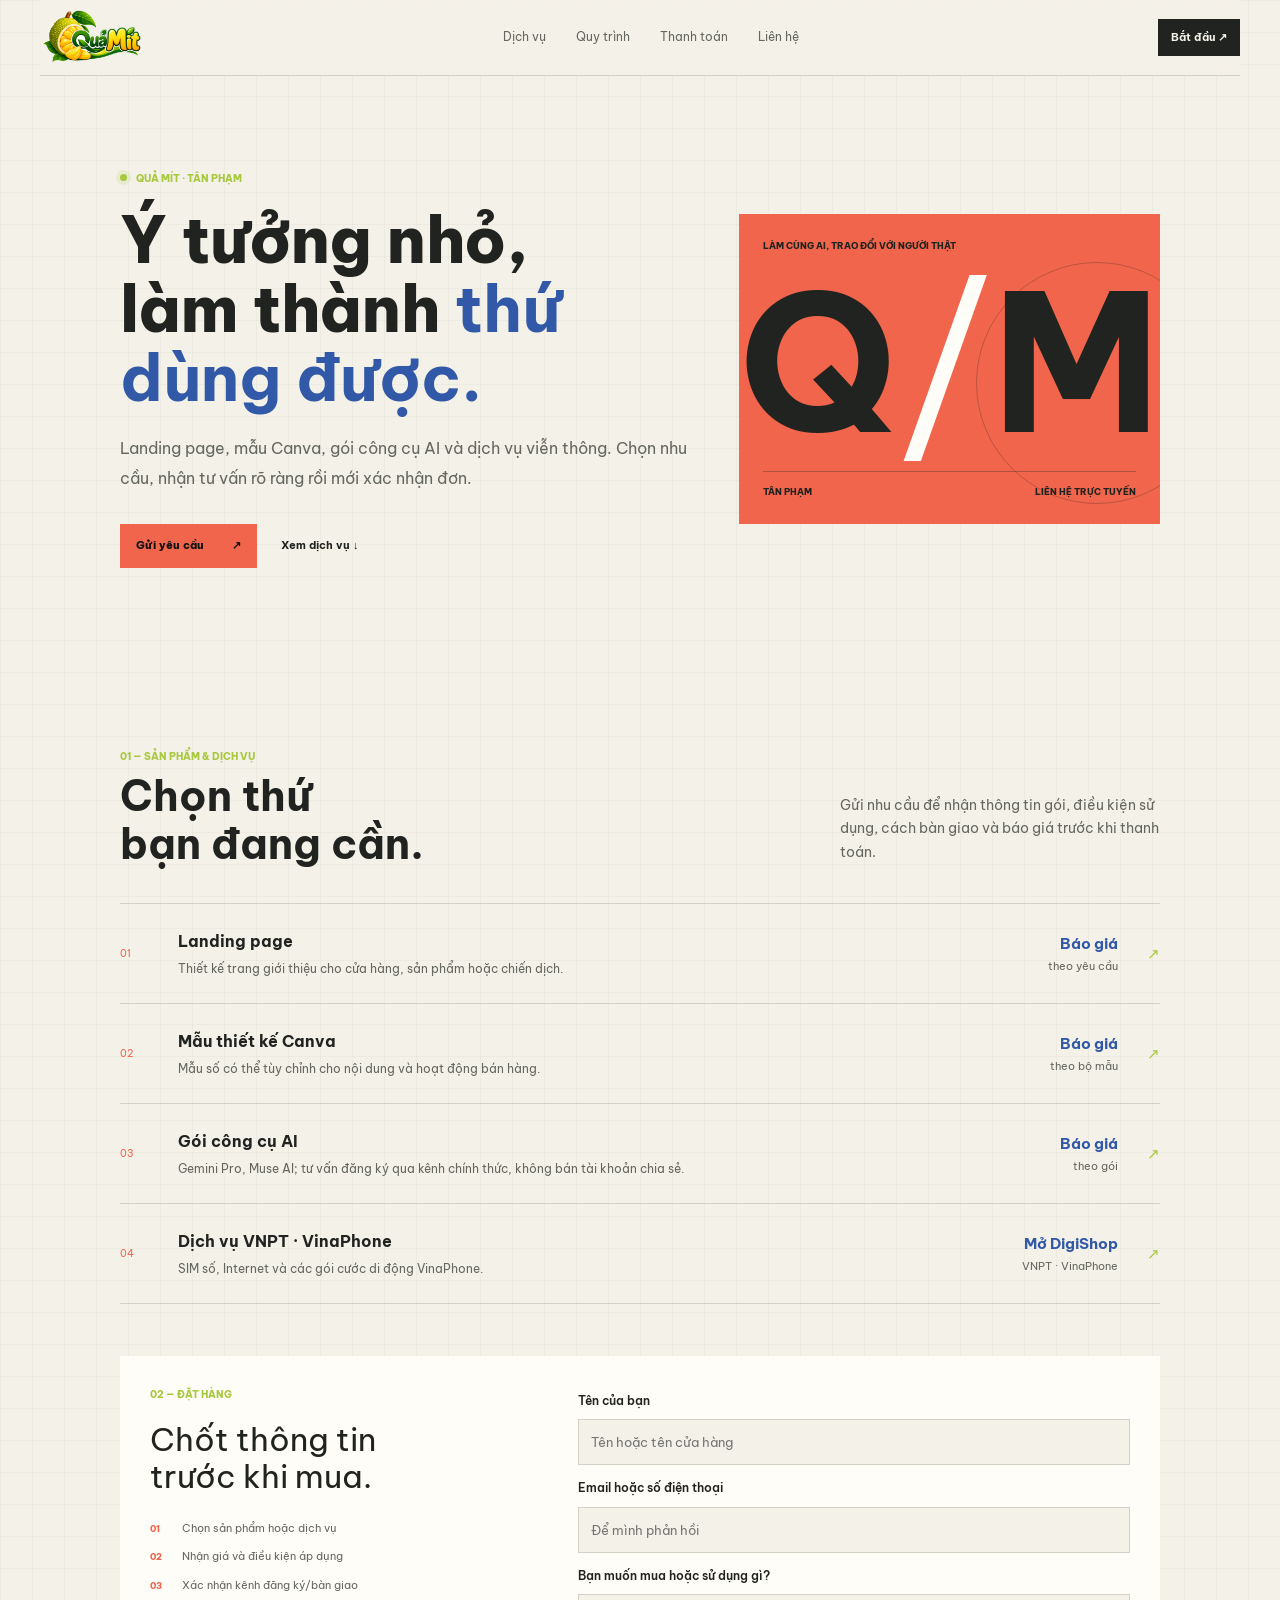
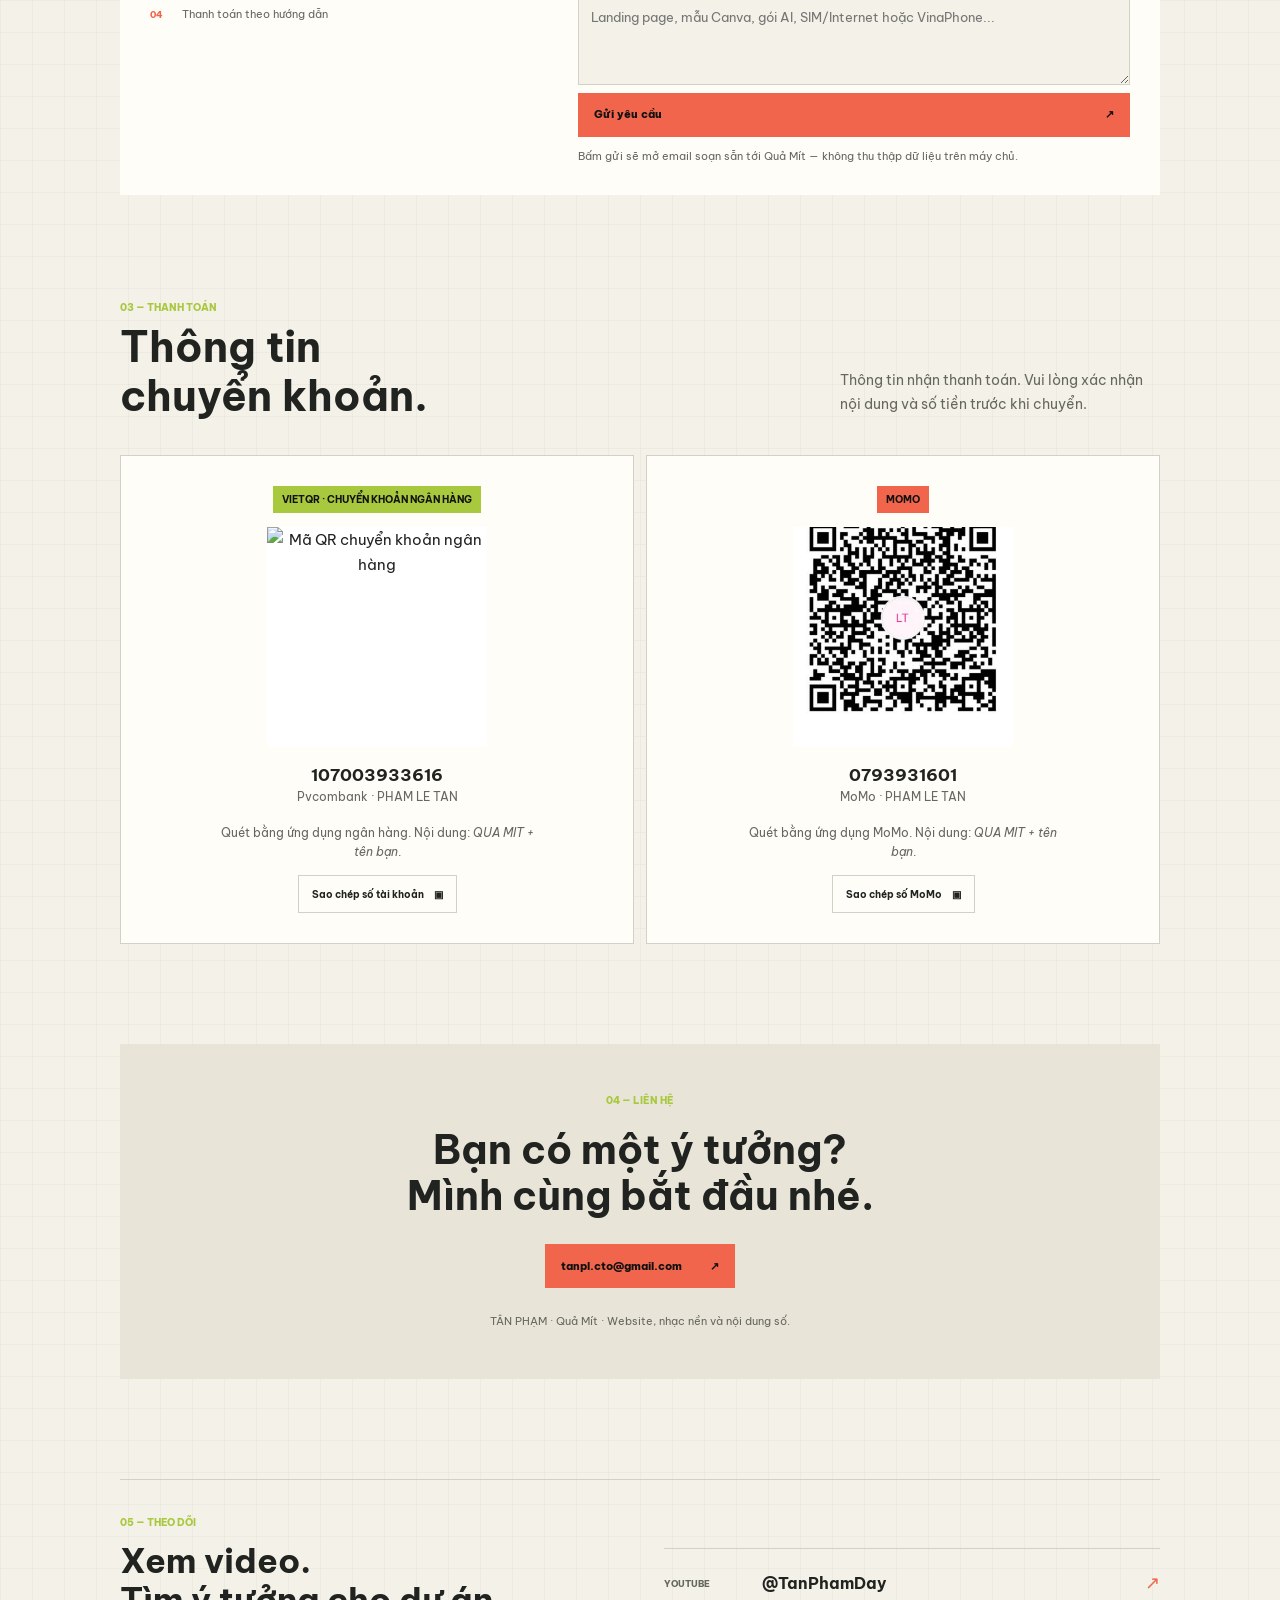
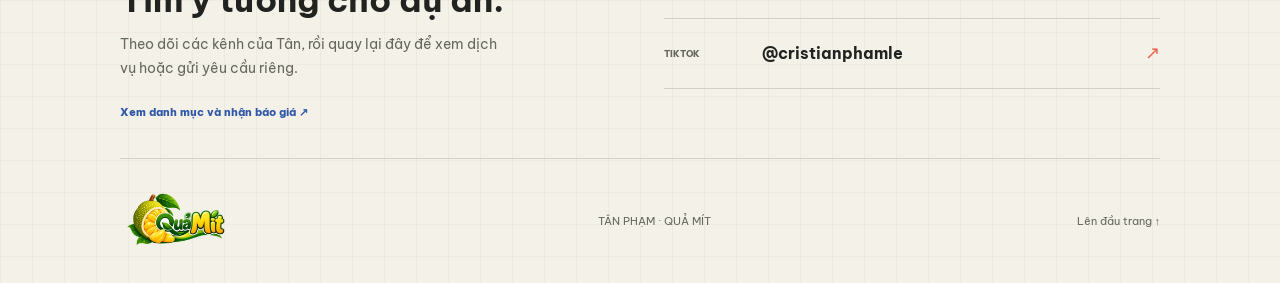
==== commit b295a1c2: "update QR" ====
--- a/index.html
+++ b/index.html
@@ -14,7 +14,7 @@
   </head>
   <body>
     <header class="topbar">
-      <a class="wordmark" href="#home" aria-label="Về đầu trang">QUẢ <span>MÍT</span></a>
+      <a class="wordmark" href="#home" aria-label="Về đầu trang"><img src="Logo-qua-mit.png" alt="Quả Mít" /></a>
       <nav class="main-nav" aria-label="Điều hướng chính">
         <a href="#services">Dịch vụ</a>
         <a href="#process">Quy trình</a>
@@ -27,7 +27,7 @@
     <main id="home">
       <section class="intro page-width">
         <div class="intro-copy-block">
-          <p class="eyebrow"><span class="live-dot"></span> QUẢ MÍT · PHẠM LÊ TÂN</p>
+          <p class="eyebrow"><span class="live-dot"></span> QUẢ MÍT · TÂN PHẠM</p>
           <h1>Ý tưởng nhỏ,<br />làm thành <span>thứ dùng được.</span></h1>
           <p class="intro-copy">Landing page, mẫu Canva, gói công cụ AI và dịch vụ viễn thông. Chọn nhu cầu, nhận tư vấn rõ ràng rồi mới xác nhận đơn.</p>
           <div class="intro-actions"><a class="button button-coral" href="#order-form">Gửi yêu cầu <span aria-hidden="true">↗</span></a><a class="text-link" href="#services">Xem dịch vụ <span aria-hidden="true">↓</span></a></div>
@@ -35,7 +35,7 @@
         <aside class="intro-note" aria-label="Thông tin người thực hiện">
           <span class="note-kicker">LÀM CÙNG AI, TRAO ĐỔI VỚI NGƯỜI THẬT</span>
           <strong class="intro-monogram" aria-hidden="true">Q<span>/</span>M</strong>
-          <div class="intro-note-bottom"><span>PHẠM LÊ TÂN</span><span>LIÊN HỆ TRỰC TUYẾN</span></div>
+          <div class="intro-note-bottom"><span>TÂN PHẠM</span><span>LIÊN HỆ TRỰC TUYẾN</span></div>
         </aside>
       </section>
 
@@ -62,24 +62,26 @@
       </section>
 
       <section class="payment page-width section-space" id="payment">
-        <div class="section-heading"><div><p class="eyebrow">03 — THANH TOÁN</p><h2>Thông tin<br />chuyển khoản.</h2></div><p>Thông tin nhận thanh toán của Phạm Lê Tân. Vui lòng xác nhận nội dung và số tiền trước khi chuyển.</p></div>
+        <div class="section-heading"><div><p class="eyebrow">03 — THANH TOÁN</p><h2>Thông tin<br />chuyển khoản.</h2></div><p>Thông tin nhận thanh toán. Vui lòng xác nhận nội dung và số tiền trước khi chuyển.</p></div>
         <div class="payment-grid">
           <article class="payment-card">
             <span class="payment-tag">VIETQR · CHUYỂN KHOẢN NGÂN HÀNG</span>
-            <img id="vietqr-image" alt="Mã VietQR chuyển khoản" loading="lazy" width="220" height="220" />
-            <p id="bank-caption">Đang tải thông tin tài khoản…</p>
+            <div class="qr-display"><img id="vietqr-image" alt="Mã QR chuyển khoản ngân hàng" loading="lazy" width="220" height="220" /></div>
+            <div class="payment-info"><strong id="bank-account">Đang tải…</strong><span id="bank-caption">Đang tải thông tin tài khoản…</span></div>
+            <p>Quét bằng ứng dụng ngân hàng. Nội dung: <em>QUA MIT + tên bạn</em>.</p>
             <button class="copy-button" type="button" data-copy="bank" aria-label="Sao chép số tài khoản">Sao chép số tài khoản <span aria-hidden="true">▣</span></button>
           </article>
           <article class="payment-card">
             <span class="payment-tag momo">MOMO</span>
-            <div class="momo-box"><span aria-hidden="true">M</span><strong id="momo-number">Đang tải…</strong></div>
-            <p>Chuyển đến số điện thoại trên. Ghi nội dung chuyển khoản: <em>QUA MIT + tên bạn</em>.</p>
+            <div class="qr-display momo-qr-display"><img class="momo-qr" src="momo-qr.png" alt="Mã QR thanh toán MoMo của Quả Mít" loading="lazy" width="220" height="220" /></div>
+            <div class="payment-info"><strong id="momo-number">Đang tải…</strong><span>MoMo · PHAM LE TAN</span></div>
+            <p>Quét bằng ứng dụng MoMo. Nội dung: <em>QUA MIT + tên bạn</em>.</p>
             <button class="copy-button" type="button" data-copy="momo" aria-label="Sao chép số MoMo">Sao chép số MoMo <span aria-hidden="true">▣</span></button>
           </article>
         </div>
       </section>
 
-      <section class="contact page-width" id="contact"><p class="eyebrow">04 — LIÊN HỆ</p><h2>Bạn có một ý tưởng?<br />Mình cùng bắt đầu nhé.</h2><a class="button button-coral" id="contact-email" href="#">tanpl.cto@gmail.com <span aria-hidden="true">↗</span></a><p class="contact-note">Phạm Lê Tân · Quả Mít · Website, nhạc nền và nội dung số.</p></section>
+      <section class="contact page-width" id="contact"><p class="eyebrow">04 — LIÊN HỆ</p><h2>Bạn có một ý tưởng?<br />Mình cùng bắt đầu nhé.</h2><a class="button button-coral" id="contact-email" href="#">tanpl.cto@gmail.com <span aria-hidden="true">↗</span></a><p class="contact-note">TÂN PHẠM · Quả Mít · Website, nhạc nền và nội dung số.</p></section>
 
       <section class="social-promo page-width" aria-labelledby="social-title">
         <div class="social-copy">
@@ -99,6 +101,6 @@
       </section>
     </main>
 
-    <footer class="footer page-width"><a class="wordmark" href="#home">QUẢ <span>MÍT</span></a><span>PHẠM LÊ TÂN · QUẢ MÍT</span><a href="#home">Lên đầu trang ↑</a></footer>
+    <footer class="footer page-width"><a class="wordmark" href="#home" aria-label="Về đầu trang"><img src="Logo-qua-mit.png" alt="Quả Mít" /></a><span>TÂN PHẠM · QUẢ MÍT</span><a href="#home">Lên đầu trang ↑</a></footer>
   </body>
 </html>
--- a/styles.css
+++ b/styles.css
@@ -22,8 +22,9 @@
 button { cursor: pointer; }
 .page-width { width: min(100% - 64px, 1040px); margin-inline: auto; }
 .topbar { position: sticky; top: 0; z-index: 4; width: min(100% - 64px, 1200px); height: 76px; margin: auto; display: flex; align-items: center; justify-content: space-between; border-bottom: 1px solid var(--line); background: color-mix(in srgb, var(--page) 94%, transparent); backdrop-filter: blur(12px); }
-.wordmark { font-size: 12px; font-weight: 800; letter-spacing: 0; }
-.wordmark span { color: var(--teal); }
+.wordmark { display: flex; flex: 0 0 auto; align-items: center; }
+.wordmark img { display: block; width: 104px; max-height: 68px; object-fit: contain; }
+.footer .wordmark img { width: 112px; }
 .main-nav { display: flex; gap: 30px; color: var(--muted); font-size: 12px; }
 .main-nav a:hover, .footer a:hover { color: var(--teal); }
 .header-cta { padding: 9px 13px; background: var(--text); color: var(--page); font-size: 11px; font-weight: 700; }
@@ -132,17 +133,18 @@
 .fortune-result p { max-width: 220px; margin: 12px 0; font-family: var(--serif); font-size: 23px; line-height: 1.25; }
 .fortune-result > span:last-child { font-size: 8px; font-weight: 800; }
 .payment-grid { display: grid; grid-template-columns: 1fr 1fr; gap: 12px; }
-.payment-card { display: flex; flex-direction: column; align-items: center; gap: 14px; padding: 30px; border: 1px solid var(--line); background: var(--surface); text-align: center; }
+.payment-card { display: flex; min-width: 0; flex-direction: column; align-items: center; gap: 14px; padding: 30px; border: 1px solid var(--line); background: var(--surface); text-align: center; }
 .payment-tag { padding: 5px 9px; background: var(--teal); color: #111; font-size: 10px; font-weight: 700; }
 .payment-tag.momo { background: var(--coral); }
-#vietqr-image { background: #fff; padding: 8px; }
 .payment-card p { margin: 0; color: var(--muted); font-size: 12px; max-width: 320px; line-height: 1.6; }
-.payment-card img { width: 220px; height: 220px; object-fit: contain; }
+.qr-display { position: relative; display: grid; width: 220px; height: 220px; flex: 0 0 220px; place-items: center; overflow: hidden; background: #fff; }
+.qr-display img { display: block; width: 220px; height: 220px; object-fit: contain; }
+.momo-qr-display img { position: absolute; top: 50%; left: 50%; width: 290px; height: 290px; max-width: none; transform: translate(-50%, -50%); }
+.payment-info { display: flex; min-height: 48px; flex-direction: column; align-items: center; justify-content: center; gap: 3px; }
+.payment-info strong { color: var(--text); font-size: 17px; line-height: 1.3; }
+.payment-info span { color: var(--muted); font-size: 12px; line-height: 1.4; }
 .copy-button { display: inline-flex; min-height: 38px; align-items: center; justify-content: center; gap: 10px; padding: 0 13px; border: 1px solid var(--line); background: transparent; color: var(--text); font-size: 10px; font-weight: 700; }
 .copy-button:hover { border-color: var(--blue); color: var(--blue); }
-.momo-box { display: flex; align-items: center; gap: 10px; padding: 26px 22px; border: 1px dashed var(--line); }
-.momo-box span { display: grid; width: 38px; height: 38px; place-items: center; border-radius: 50%; background: #a50064; color: white; font-size: 22px; font-weight: 800; }
-.momo-box strong { font-size: 19px; letter-spacing: 1px; }
 .journal-feed { margin-top: 72px; }
 .feed-heading { margin-bottom: 20px; }
 .feed-heading h2 { margin: 0; font-size: 23px; }
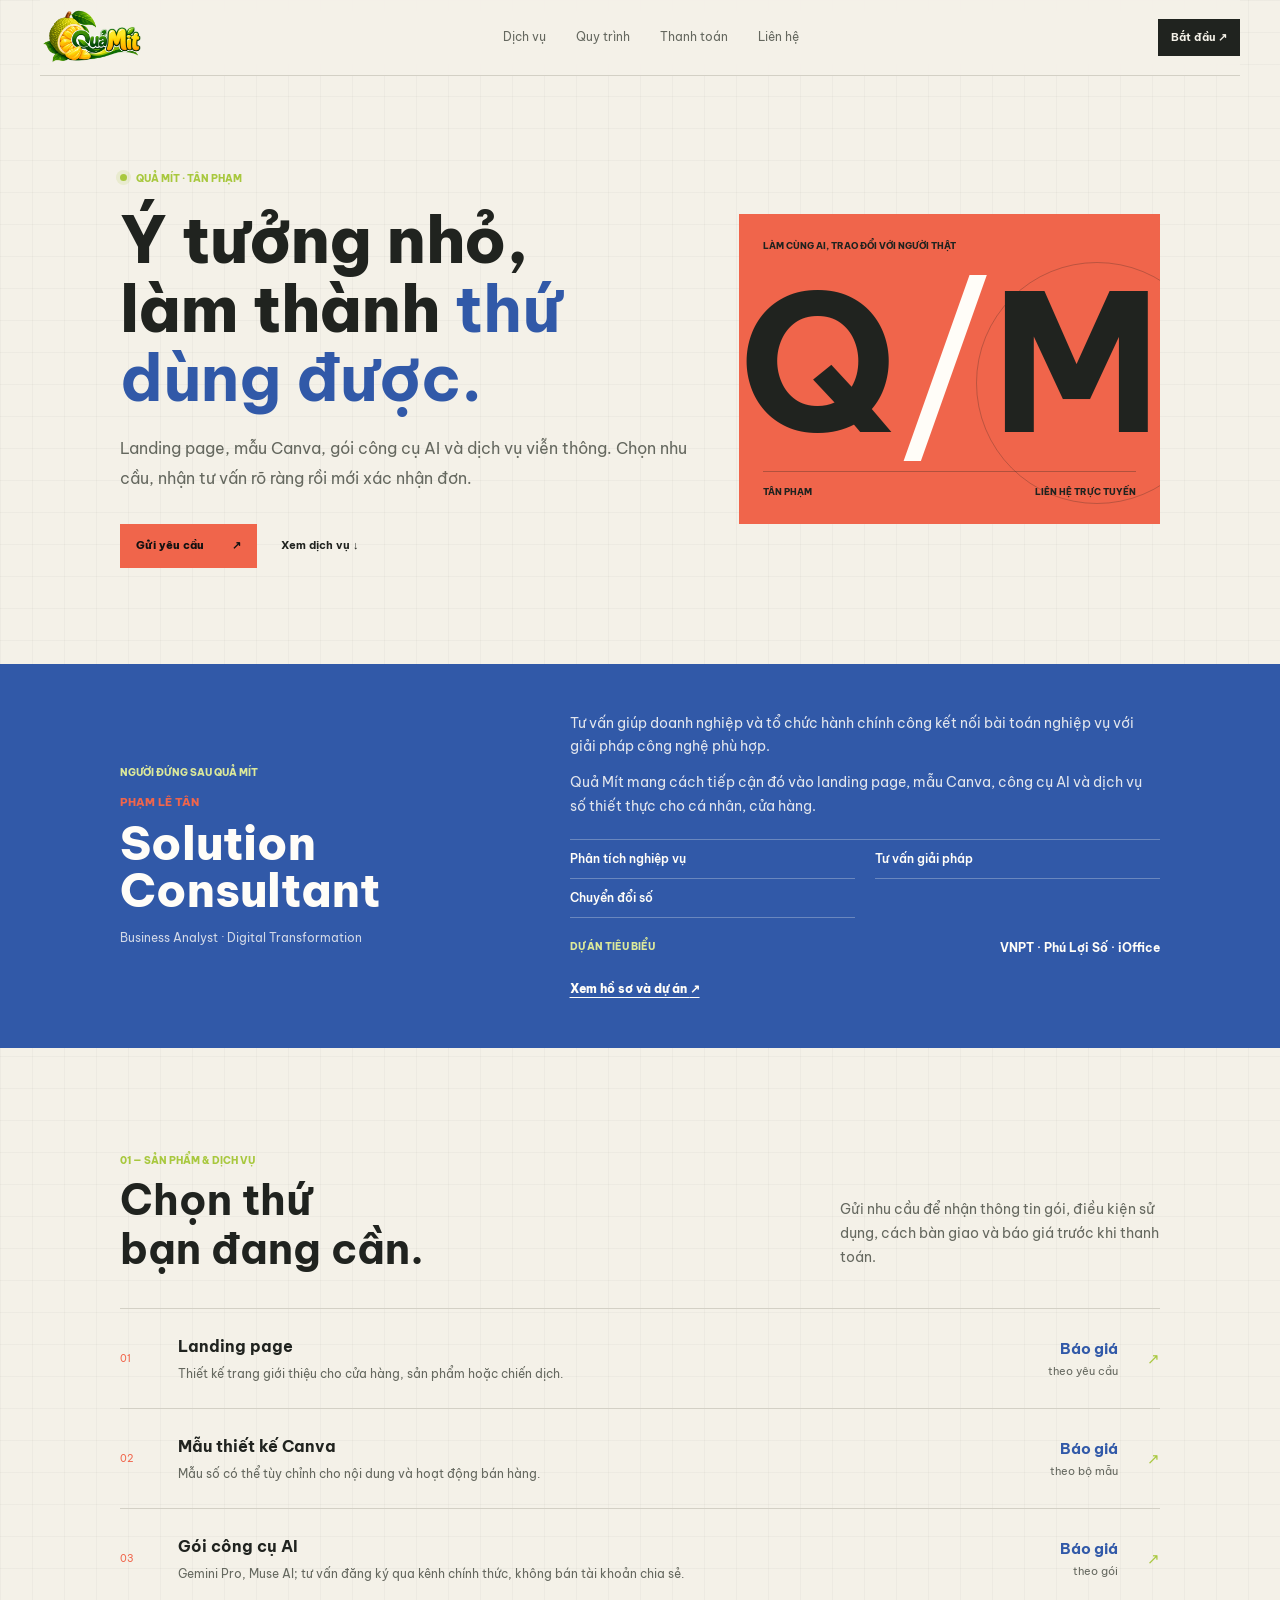
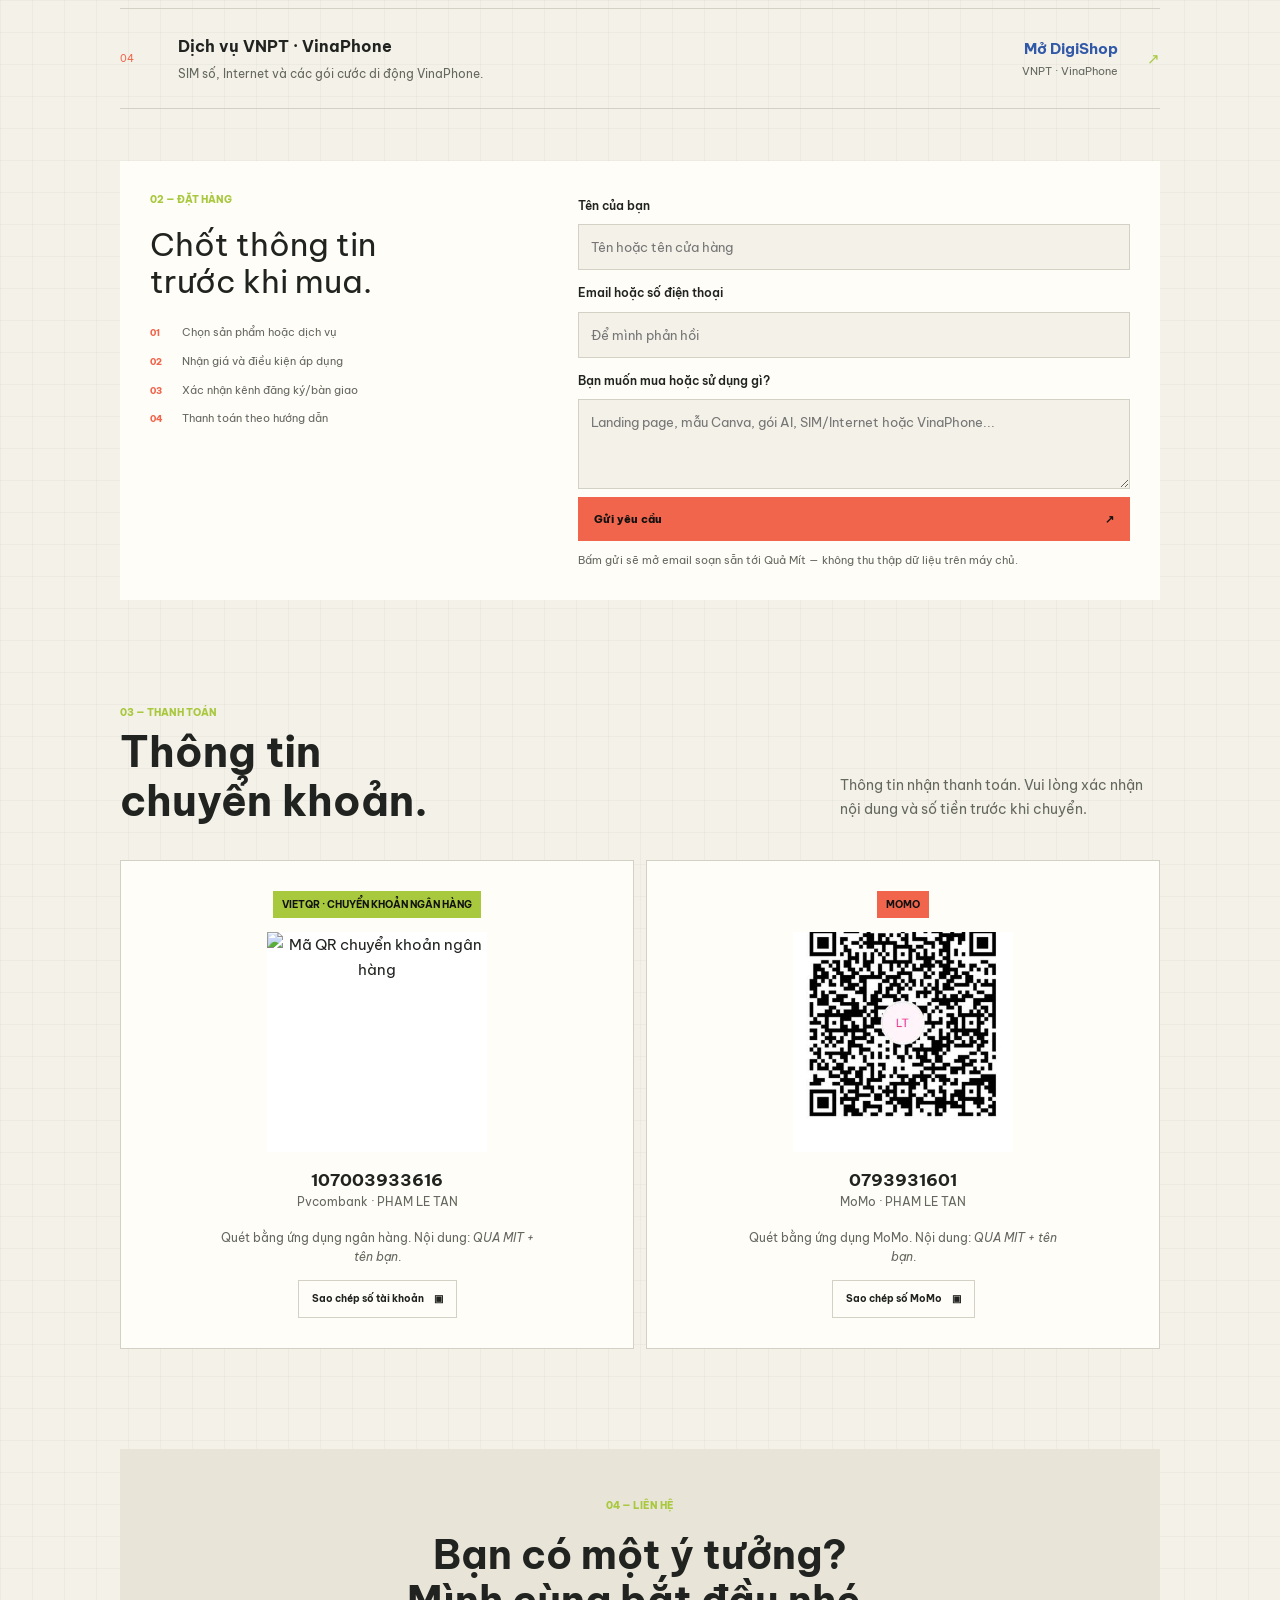
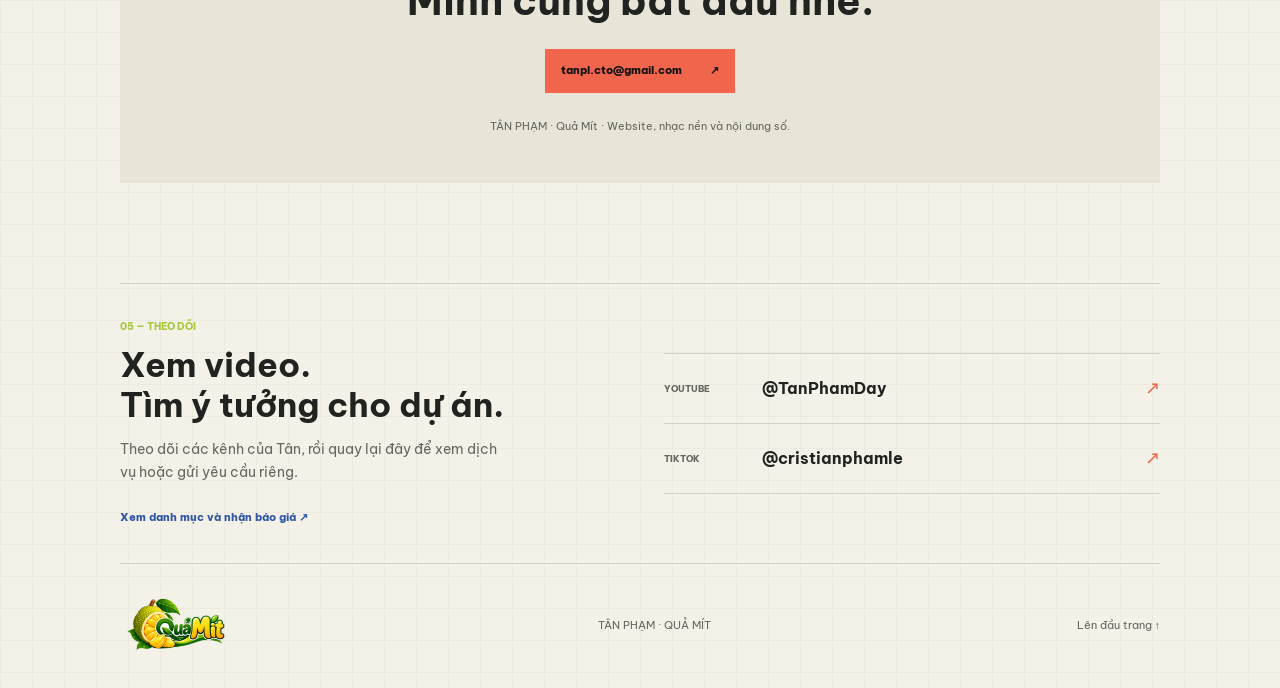
==== commit 5066f853: "update profile" ====
--- a/index.html
+++ b/index.html
@@ -37,6 +37,24 @@
           <strong class="intro-monogram" aria-hidden="true">Q<span>/</span>M</strong>
           <div class="intro-note-bottom"><span>TÂN PHẠM</span><span>LIÊN HỆ TRỰC TUYẾN</span></div>
         </aside>
+      </section>
+
+      <section class="profile-band" aria-labelledby="profile-title">
+        <div class="profile page-width">
+          <div class="profile-heading">
+            <p class="eyebrow">NGƯỜI ĐỨNG SAU QUẢ MÍT</p>
+            <p class="profile-name">PHẠM LÊ TÂN</p>
+            <h2 id="profile-title">Solution<br />Consultant</h2>
+            <p class="profile-role">Business Analyst · Digital Transformation</p>
+          </div>
+          <div class="profile-copy">
+            <p>Tư vấn giúp doanh nghiệp và tổ chức hành chính công kết nối bài toán nghiệp vụ với giải pháp công nghệ phù hợp.</p>
+            <p>Quả Mít mang cách tiếp cận đó vào landing page, mẫu Canva, công cụ AI và dịch vụ số thiết thực cho cá nhân, cửa hàng.</p>
+            <div class="profile-expertise" aria-label="Năng lực chuyên môn"><span>Phân tích nghiệp vụ</span><span>Tư vấn giải pháp</span><span>Chuyển đổi số</span></div>
+            <div class="profile-projects"><span>DỰ ÁN TIÊU BIỂU</span><strong>VNPT · Phú Lợi Số · iOffice</strong></div>
+            <a class="profile-link" href="https://tanmessi-github-io.pages.dev/#projects" target="_blank" rel="noopener noreferrer">Xem hồ sơ và dự án <span aria-hidden="true">↗</span></a>
+          </div>
+        </div>
       </section>
 
       <section class="services page-width section-space" id="services">
--- a/styles.css
+++ b/styles.css
@@ -48,6 +48,19 @@
 .intro-monogram span { color: var(--surface); font-family: var(--serif); font-weight: 400; }
 .intro-note-bottom { display: flex; justify-content: space-between; gap: 12px; padding-top: 12px; border-top: 1px solid rgb(32 35 31 / 30%); }
 .intro-meta { display: none; }
+.profile-band { margin-top: 20px; background: var(--blue); color: var(--surface); }
+.profile { display: grid; grid-template-columns: .78fr 1.22fr; gap: 72px; align-items: center; padding-block: 48px; }
+.profile .eyebrow { margin-bottom: 12px; color: var(--lime); }
+.profile-name { margin-bottom: 8px; color: var(--coral); font-size: 11px; font-weight: 800; }
+.profile-heading h2 { margin: 0; font-size: 46px; line-height: 1.02; font-weight: 800; }
+.profile-role { margin: 14px 0 0; color: rgb(255 253 248 / 78%); font-size: 12px; }
+.profile-copy > p { max-width: 620px; margin: 0 0 12px; color: rgb(255 253 248 / 86%); font-size: 14px; line-height: 1.7; }
+.profile-expertise { display: grid; grid-template-columns: 1fr 1fr; gap: 0 20px; margin: 20px 0; border-top: 1px solid rgb(255 253 248 / 28%); }
+.profile-expertise span { padding: 9px 0; border-bottom: 1px solid rgb(255 253 248 / 28%); color: var(--surface); font-size: 12px; font-weight: 600; }
+.profile-projects { display: flex; flex-wrap: wrap; justify-content: space-between; gap: 8px 18px; margin-bottom: 16px; }
+.profile-projects span { color: var(--lime); font-size: 10px; font-weight: 800; }
+.profile-projects strong { color: var(--surface); font-size: 12px; }
+.profile-link { color: var(--surface); font-size: 12px; font-weight: 800; text-decoration: underline; text-underline-offset: 4px; }
 .workbench { padding: 28px; border: 1px solid var(--line); background: var(--surface); }
 .workbench-top, .section-heading, .feed-heading { display: flex; justify-content: space-between; align-items: end; gap: 20px; }
 .workbench-top { align-items: center; margin-bottom: 22px; }
@@ -190,6 +203,9 @@
   .intro { grid-template-columns: 1fr; gap: 30px; padding-top: 60px; }
   .intro h1 { font-size: 42px; }
   .intro-copy { font-size: 14px; }
+  .profile { grid-template-columns: 1fr; gap: 26px; padding-block: 34px; }
+  .profile-heading h2 { font-size: 38px; }
+  .profile-copy > p { font-size: 14px; }
   .intro-meta { display: grid; grid-template-columns: 1fr 1fr; gap: 15px; }
   .intro-meta a { grid-column: 1 / -1; margin: 0; }
   .workbench { padding: 16px; }
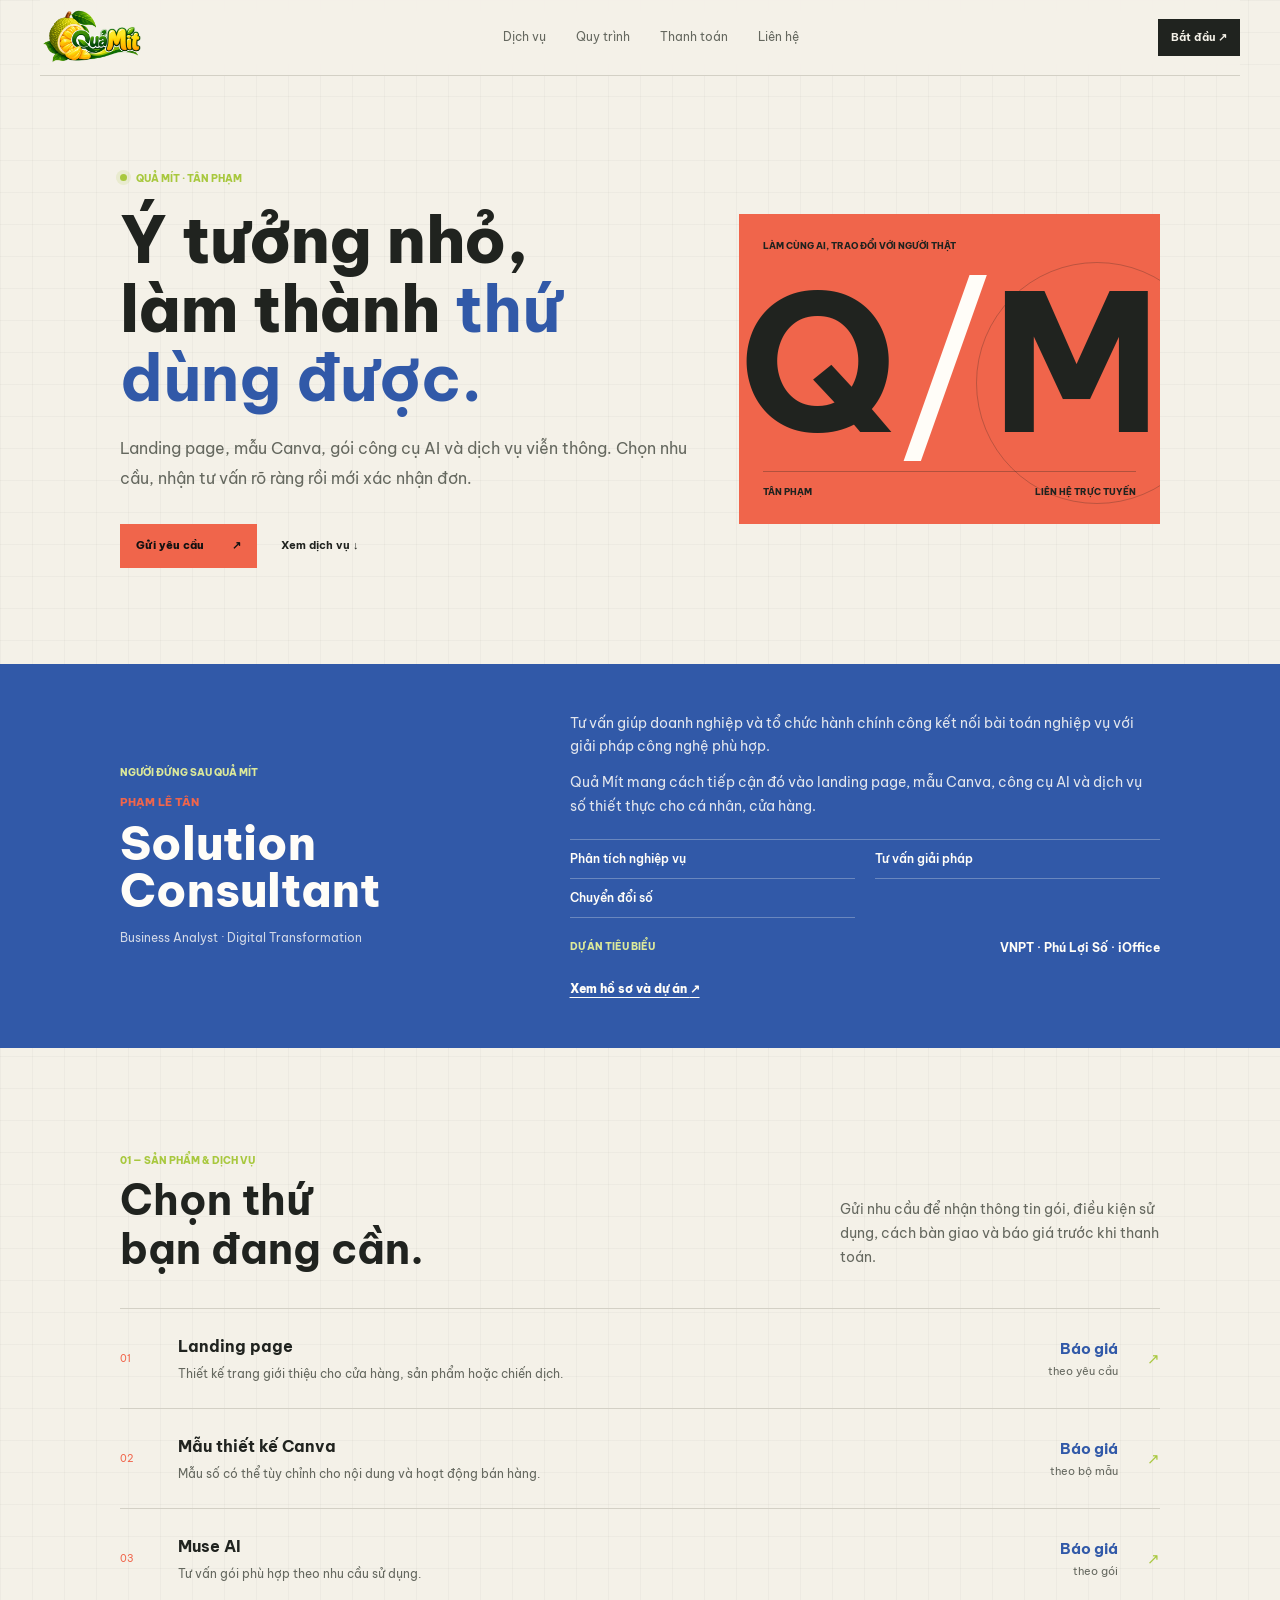
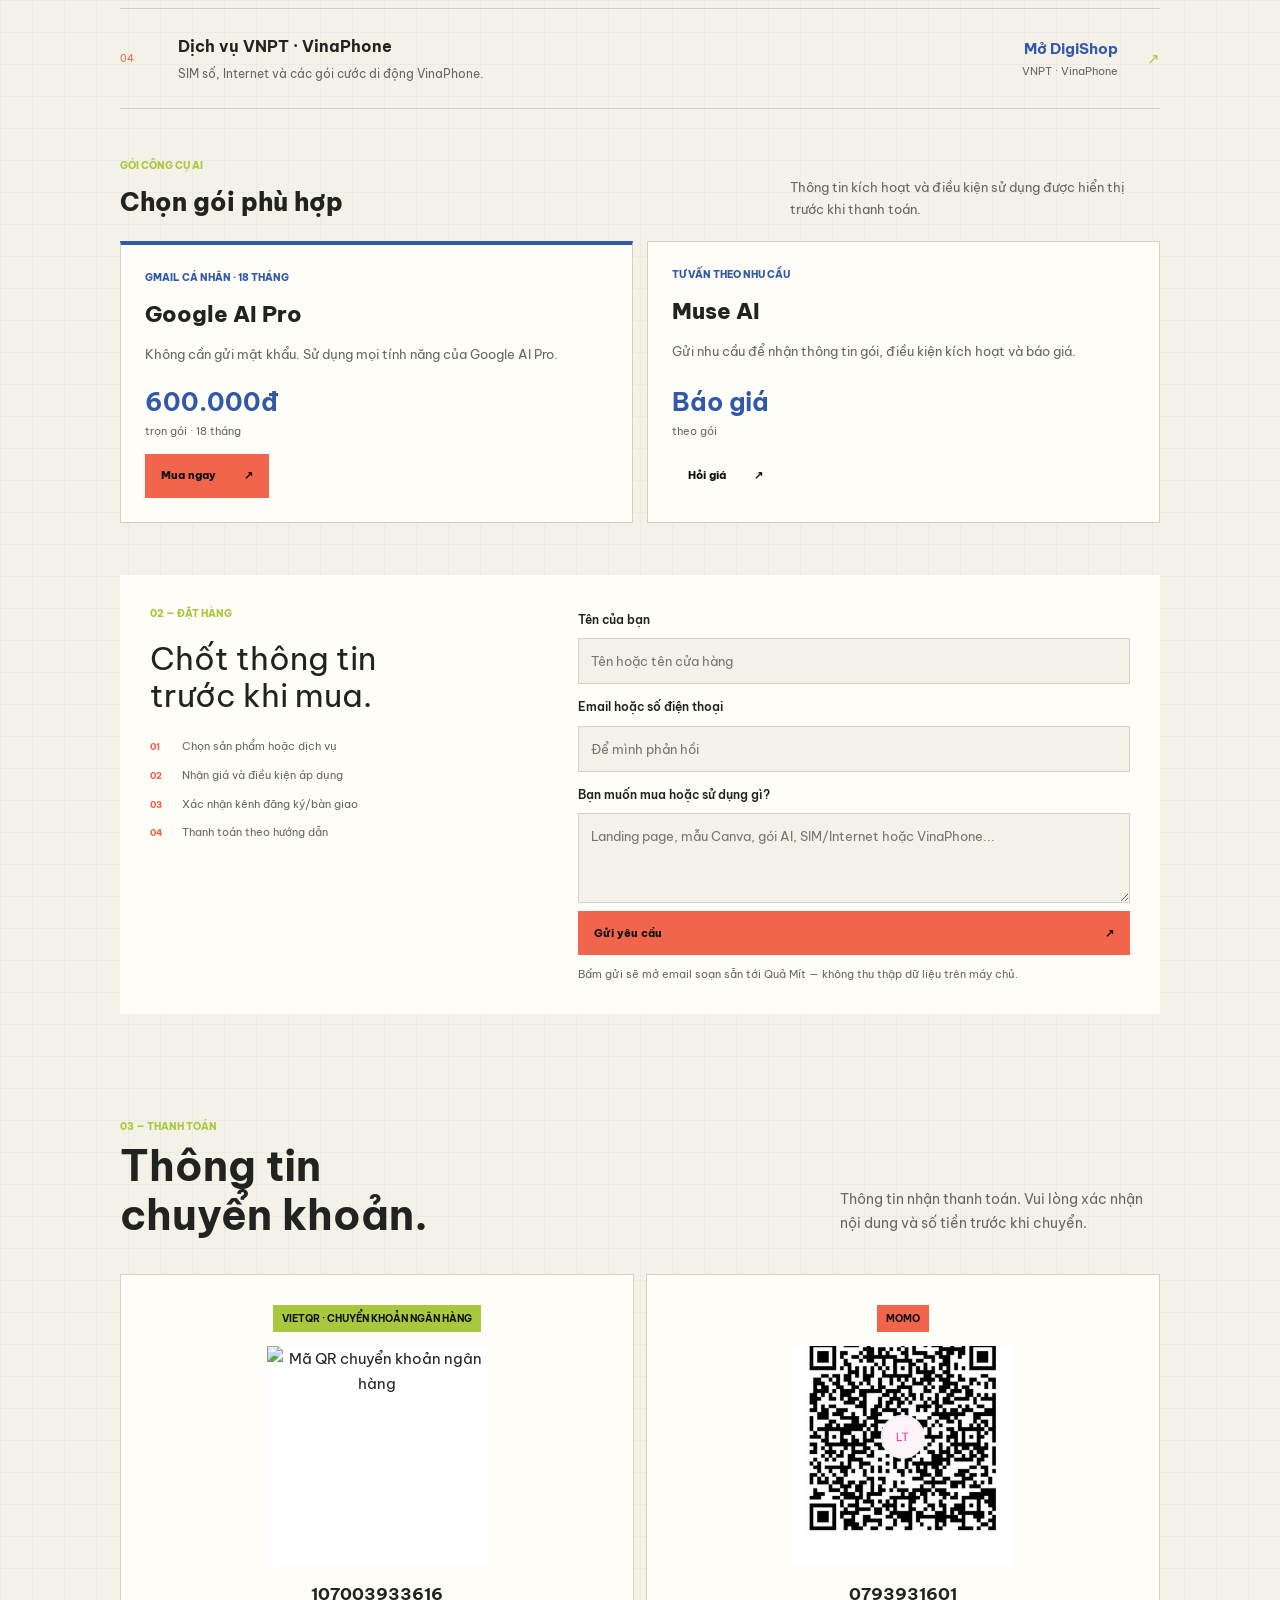
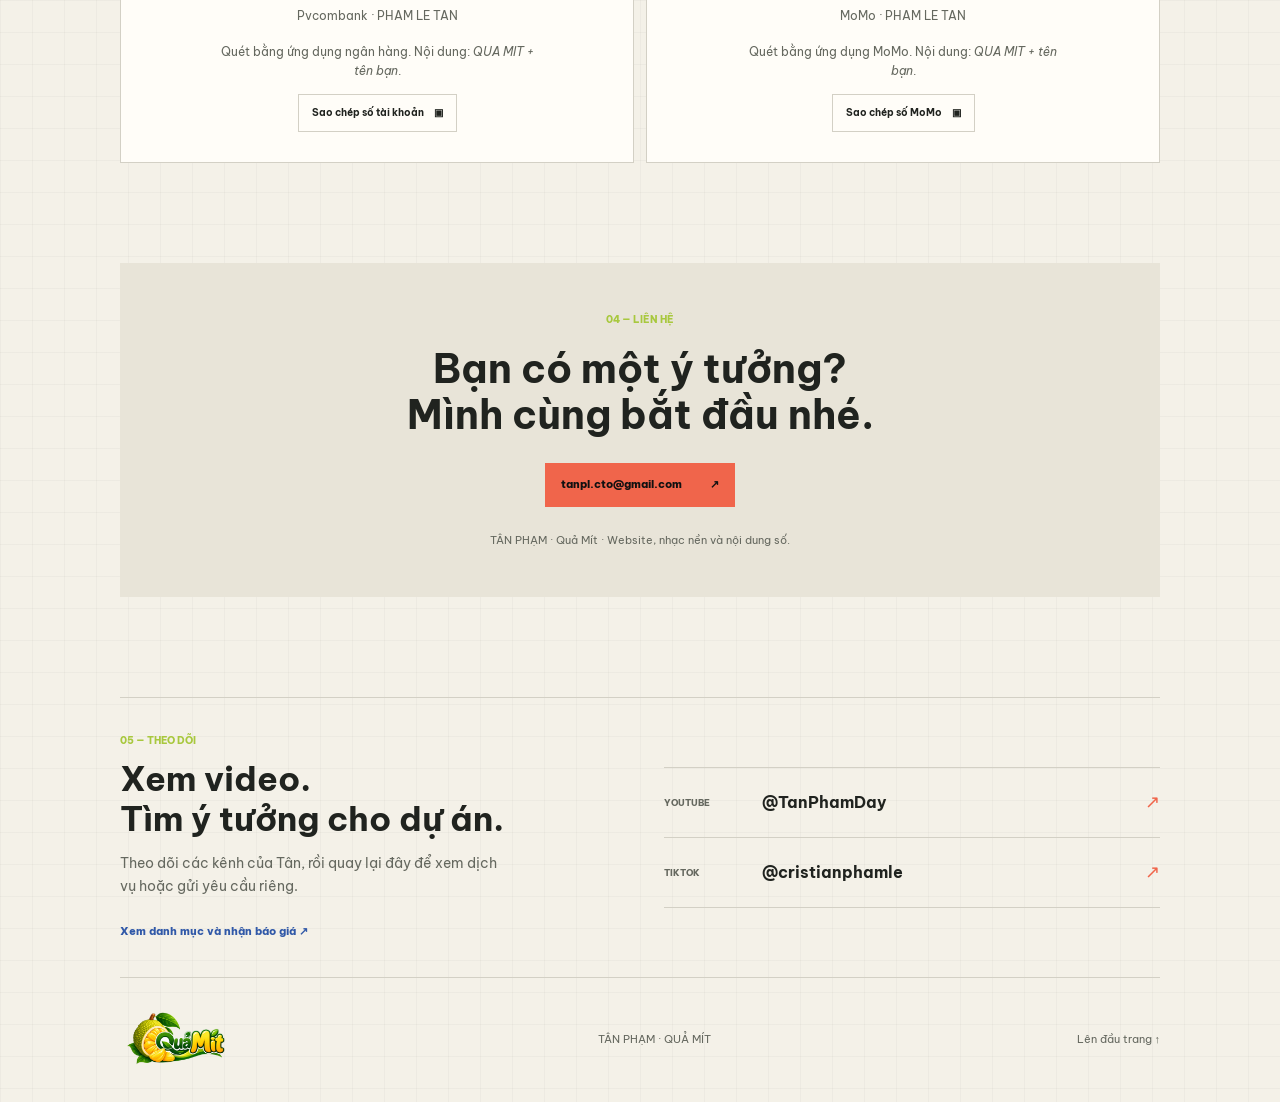
==== commit 4d6aa574: "update 29-10" ====
--- a/index.html
+++ b/index.html
@@ -62,11 +62,52 @@
         <div class="service-list">
           <article class="service-item"><span class="service-no">01</span><div><h3>Landing page</h3><p>Thiết kế trang giới thiệu cho cửa hàng, sản phẩm hoặc chiến dịch.</p></div><div class="price"><strong>Báo giá</strong><span>theo yêu cầu</span></div><span class="service-arrow" aria-hidden="true">↗</span></article>
           <article class="service-item"><span class="service-no">02</span><div><h3>Mẫu thiết kế Canva</h3><p>Mẫu số có thể tùy chỉnh cho nội dung và hoạt động bán hàng.</p></div><div class="price"><strong>Báo giá</strong><span>theo bộ mẫu</span></div><span class="service-arrow" aria-hidden="true">↗</span></article>
-          <article class="service-item"><span class="service-no">03</span><div><h3>Gói công cụ AI</h3><p>Gemini Pro, Muse AI; tư vấn đăng ký qua kênh chính thức, không bán tài khoản chia sẻ.</p></div><div class="price"><strong>Báo giá</strong><span>theo gói</span></div><span class="service-arrow" aria-hidden="true">↗</span></article>
+          <article class="service-item"><span class="service-no">03</span><div><h3>Muse AI</h3><p>Tư vấn gói phù hợp theo nhu cầu sử dụng.</p></div><div class="price"><strong>Báo giá</strong><span>theo gói</span></div><span class="service-arrow" aria-hidden="true">↗</span></article>
           <a class="service-item service-link" href="https://digishop.vnpt.vn/landing/tanpham" target="_blank" rel="noopener noreferrer" aria-label="Xem dịch vụ VNPT và VinaPhone trên DigiShop">
             <span class="service-no">04</span><div><h3>Dịch vụ VNPT · VinaPhone</h3><p>SIM số, Internet và các gói cước di động VinaPhone.</p></div><div class="price"><strong>Mở DigiShop</strong><span>VNPT · VinaPhone</span></div><span class="service-arrow" aria-hidden="true">↗</span>
           </a>
         </div>
+        <section class="ai-products" aria-labelledby="ai-products-title">
+          <div class="ai-products-heading"><div><p class="eyebrow">GÓI CÔNG CỤ AI</p><h3 id="ai-products-title">Chọn gói phù hợp</h3></div><p>Thông tin kích hoạt và điều kiện sử dụng được hiển thị trước khi thanh toán.</p></div>
+          <div class="ai-product-grid">
+            <article class="ai-product-card ai-product-featured">
+              <div><p class="ai-product-label">GMAIL CÁ NHÂN · 18 THÁNG</p><h4>Google AI Pro</h4><p>Không cần gửi mật khẩu. Sử dụng mọi tính năng của Google AI Pro.</p></div>
+              <div class="ai-product-buy"><strong>600.000đ</strong><span>trọn gói · 18 tháng</span><button class="button button-coral" type="button" data-buy-ai data-product="Google AI Pro" data-price="600000" data-duration="18 tháng">Mua ngay <span aria-hidden="true">↗</span></button></div>
+            </article>
+            <article class="ai-product-card">
+              <div><p class="ai-product-label">TƯ VẤN THEO NHU CẦU</p><h4>Muse AI</h4><p>Gửi nhu cầu để nhận thông tin gói, điều kiện kích hoạt và báo giá.</p></div>
+              <div class="ai-product-buy"><strong>Báo giá</strong><span>theo gói</span><button class="button button-outline" type="button" data-quote-product="Muse AI">Hỏi giá <span aria-hidden="true">↗</span></button></div>
+            </article>
+          </div>
+        </section>
+
+        <dialog class="ai-checkout" id="ai-checkout" aria-labelledby="checkout-title">
+          <div class="ai-checkout-panel">
+            <button class="checkout-close" id="checkout-close" type="button" aria-label="Đóng">×</button>
+            <form id="ai-order-form">
+              <p class="eyebrow">ĐƠN HÀNG · BƯỚC 1/2</p>
+              <h2 id="checkout-title">Xác nhận gói AI</h2>
+              <dl class="checkout-summary">
+                <div><dt>Gói</dt><dd id="checkout-product"></dd></div>
+                <div><dt>Thời hạn</dt><dd id="checkout-duration"></dd></div>
+                <div><dt>Thanh toán</dt><dd id="checkout-price"></dd></div>
+              </dl>
+              <label for="ai-customer-email">Gmail nhận lời mời kích hoạt</label>
+              <input id="ai-customer-email" name="email" type="email" inputmode="email" autocomplete="email" placeholder="tenban@gmail.com" required />
+              <p class="checkout-disclosure">Lời mời được gửi tới Gmail này sau khi bạn thanh toán và Quả Mít xác nhận giao dịch. Tài khoản cần đủ điều kiện sử dụng Google One.</p>
+              <button class="button button-coral checkout-submit" type="submit">Thanh toán <span aria-hidden="true">↗</span></button>
+            </form>
+            <section id="checkout-payment" hidden aria-live="polite">
+              <p class="eyebrow">ĐƠN HÀNG · BƯỚC 2/2</p>
+              <h2>Quét QR để thanh toán</h2>
+              <div class="checkout-payment-details"><strong id="checkout-payment-amount"></strong><span id="checkout-reference"></span></div>
+              <img class="checkout-qr" id="checkout-qr" alt="QR chuyển khoản theo đơn hàng" width="240" height="240" />
+              <p class="checkout-disclosure">Quét bằng ứng dụng ngân hàng. Mã đơn đã được điền trong nội dung chuyển khoản. Website không tự xác nhận tiền vào.</p>
+              <a class="button button-coral checkout-email-link" id="checkout-email-link" href="#">Gửi thông tin đơn cho Quả Mít <span aria-hidden="true">↗</span></a>
+              <p class="checkout-email-note">Bấm gửi email để Quả Mít nhận Gmail kích hoạt; sau đó chuyển khoản và chờ xác nhận thủ công.</p>
+            </section>
+          </div>
+        </dialog>
         <div class="order-layout" id="process">
           <div class="order-copy"><p class="eyebrow">02 — ĐẶT HÀNG</p><h3>Chốt thông tin<br />trước khi mua.</h3><ol><li><span>01</span>Chọn sản phẩm hoặc dịch vụ</li><li><span>02</span>Nhận giá và điều kiện áp dụng</li><li><span>03</span>Xác nhận kênh đăng ký/bàn giao</li><li><span>04</span>Thanh toán theo hướng dẫn</li></ol></div>
           <form class="order-form" id="order-form">
--- a/styles.css
+++ b/styles.css
@@ -104,6 +104,42 @@
 .ledger-link strong { color: var(--text); font-size: 12px; }
 .ledger-link a { margin-left: auto; color: var(--teal); font-size: 11px; font-weight: 700; }
 .service-list { border-top: 1px solid var(--line); }
+.ai-products { margin-top: 48px; }
+.ai-products-heading { display: flex; align-items: end; justify-content: space-between; gap: 24px; margin-bottom: 18px; }
+.ai-products-heading .eyebrow { margin-bottom: 7px; }
+.ai-products-heading h3 { margin: 0; font-size: 25px; font-weight: 800; }
+.ai-products-heading > p { max-width: 370px; margin: 0 0 3px; color: var(--muted); font-size: 13px; }
+.ai-product-grid { display: grid; grid-template-columns: repeat(2, minmax(0, 1fr)); gap: 14px; }
+.ai-product-card { display: flex; min-width: 0; min-height: 270px; flex-direction: column; justify-content: space-between; padding: 24px; border: 1px solid var(--line); background: var(--surface); }
+.ai-product-featured { border-top: 4px solid var(--blue); }
+.ai-product-label { margin-bottom: 10px; color: var(--blue); font-size: 10px; font-weight: 800; }
+.ai-product-card h4 { margin: 0 0 10px; font-size: 22px; font-weight: 800; }
+.ai-product-card > div:first-child > p:last-child { max-width: 440px; margin: 0; color: var(--muted); font-size: 13px; line-height: 1.65; }
+.ai-product-buy { display: grid; justify-items: start; gap: 5px; margin-top: 22px; }
+.ai-product-buy > strong { color: var(--blue); font-size: 25px; line-height: 1.2; }
+.ai-product-buy > span { margin-bottom: 8px; color: var(--muted); font-size: 11px; }
+.button-outline { border: 1px solid var(--line); background: transparent; color: var(--text); }
+.ai-checkout { width: min(520px, calc(100vw - 32px)); max-width: none; max-height: calc(100dvh - 32px); margin: auto; padding: 0; overflow: auto; border: 0; background: transparent; color: var(--text); }
+.ai-checkout::backdrop { background: rgb(20 28 43 / 62%); backdrop-filter: blur(3px); }
+.ai-checkout-panel { position: relative; padding: 32px; border: 1px solid var(--line); background: var(--surface); box-shadow: 0 24px 80px rgb(0 0 0 / 24%); }
+.checkout-close { position: absolute; top: 12px; right: 12px; width: 36px; height: 36px; border: 1px solid var(--line); background: transparent; color: var(--text); font-size: 22px; line-height: 1; }
+.ai-checkout h2 { margin: 0 0 18px; padding-right: 28px; font-size: 29px; line-height: 1.15; }
+.checkout-summary { display: grid; gap: 0; margin: 0 0 20px; padding: 0 14px; background: var(--surface-soft); }
+.checkout-summary > div { display: flex; justify-content: space-between; gap: 16px; padding: 10px 0; border-bottom: 1px solid var(--line); }
+.checkout-summary > div:last-child { border-bottom: 0; }
+.checkout-summary dt { color: var(--muted); font-size: 12px; }
+.checkout-summary dd { margin: 0; font-size: 13px; font-weight: 700; text-align: right; }
+.ai-checkout label { display: block; margin-bottom: 7px; font-size: 13px; font-weight: 700; }
+.ai-checkout input { width: 100%; min-height: 46px; padding: 10px 12px; border: 1px solid var(--line); background: var(--page); color: var(--text); font: inherit; font-size: 14px; }
+.ai-checkout input:focus { outline: 2px solid var(--blue); outline-offset: 1px; }
+.checkout-disclosure, .checkout-email-note { margin: 12px 0 18px; color: var(--muted); font-size: 12px; line-height: 1.6; }
+.checkout-submit, .checkout-email-link { width: 100%; }
+.checkout-payment-details { display: flex; justify-content: space-between; gap: 12px; align-items: center; padding: 12px 14px; background: var(--surface-soft); }
+.checkout-payment-details strong { font-size: 18px; }
+.checkout-payment-details span { color: var(--muted); font-size: 11px; text-align: right; }
+.checkout-qr { display: block; width: 240px; height: 240px; margin: 18px auto; object-fit: contain; background: white; }
+.checkout-email-link { justify-content: center; }
+.checkout-email-note { margin-bottom: 0; font-size: 11px; }
 .service-item { display: grid; grid-template-columns: 40px 1fr 120px 24px; align-items: center; gap: 18px; min-height: 100px; border-bottom: 1px solid var(--line); }
 .service-link { color: inherit; text-decoration: none; }
 .service-link:hover h3 { color: var(--blue); }
@@ -224,6 +260,13 @@
   .service-item h3 { font-size: 14px; }
   .service-item p { font-size: 11px; }
   .service-item { min-height: 105px; }
+  .ai-products { margin-top: 38px; }
+  .ai-products-heading { align-items: start; flex-direction: column; gap: 10px; }
+  .ai-product-grid { grid-template-columns: 1fr; }
+  .ai-product-card { min-height: 235px; padding: 20px; }
+  .ai-checkout-panel { padding: 26px 20px 20px; }
+  .ai-checkout h2 { font-size: 25px; }
+  .checkout-qr { width: 220px; height: 220px; }
   .price { min-width: 86px; }
   .price strong { font-size: 12px; }
   .order-layout { grid-template-columns: 1fr; gap: 25px; margin-top: 35px; padding: 22px 18px; }
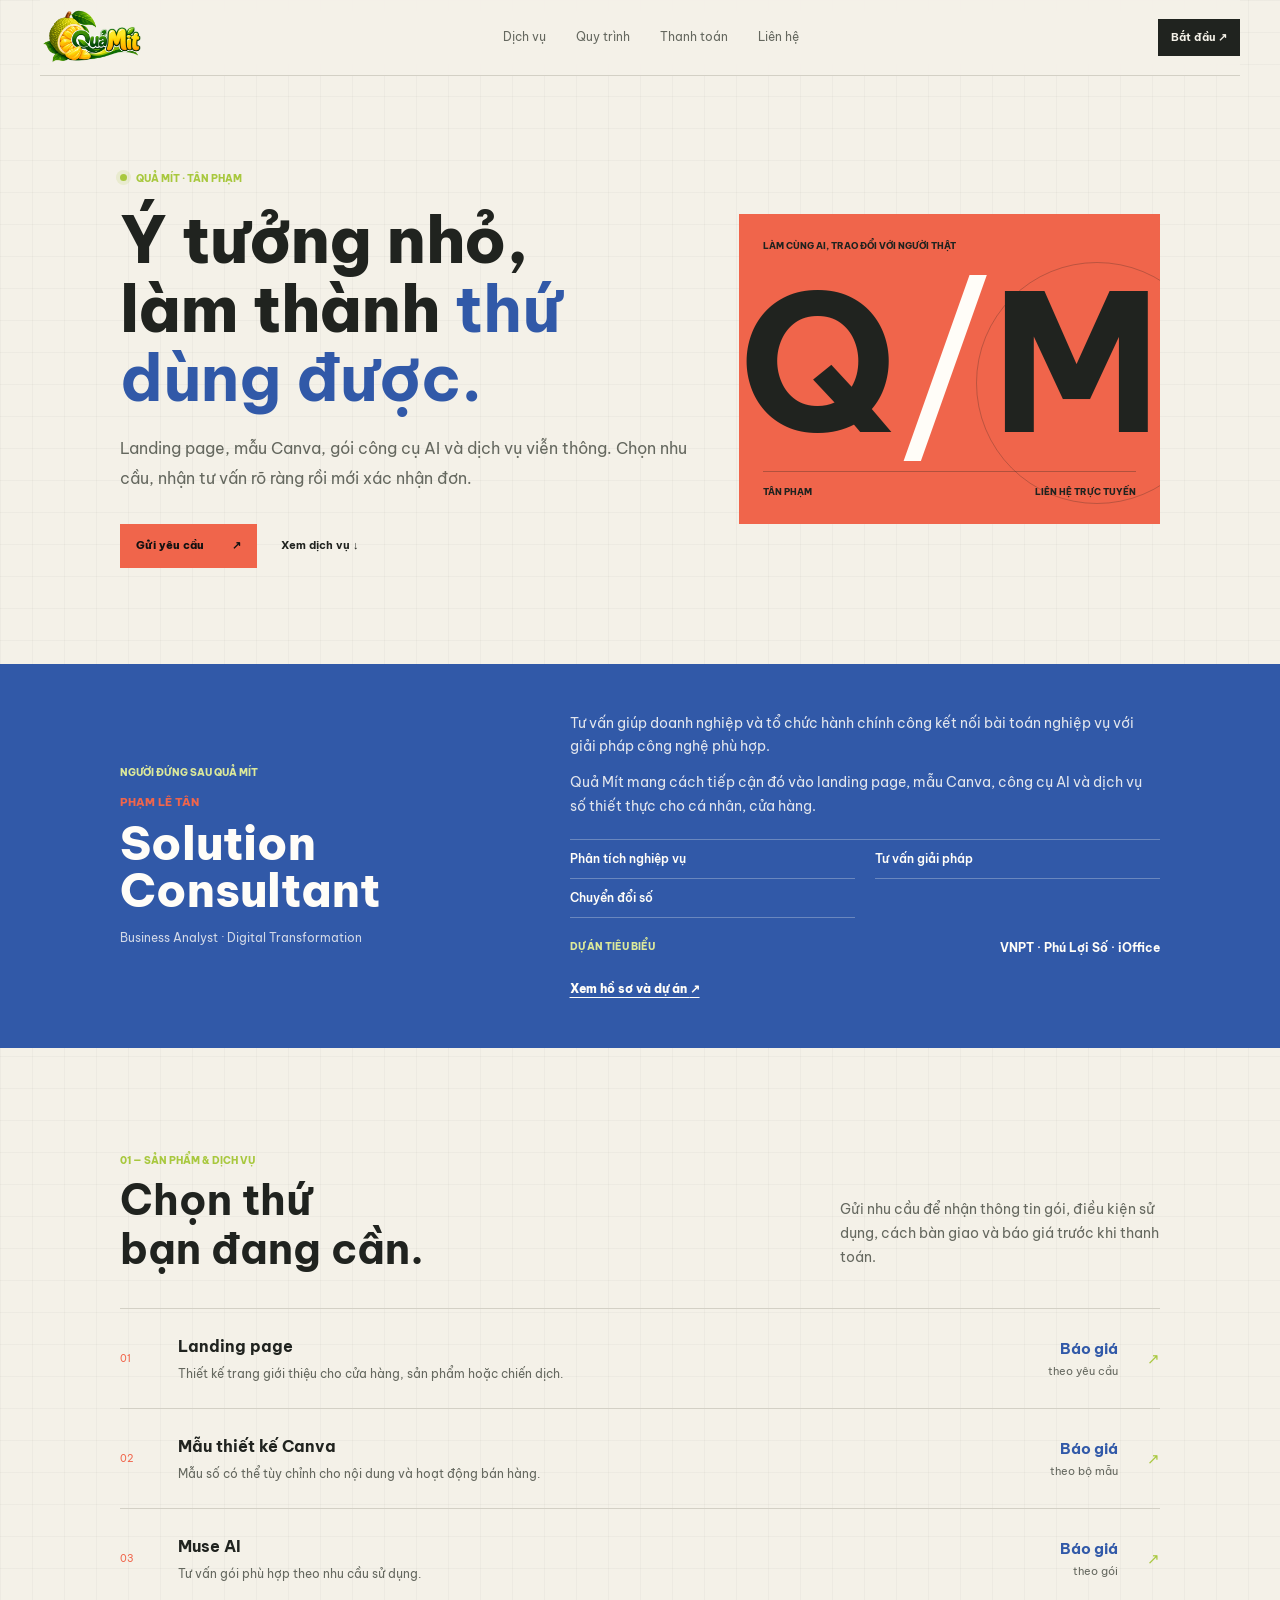
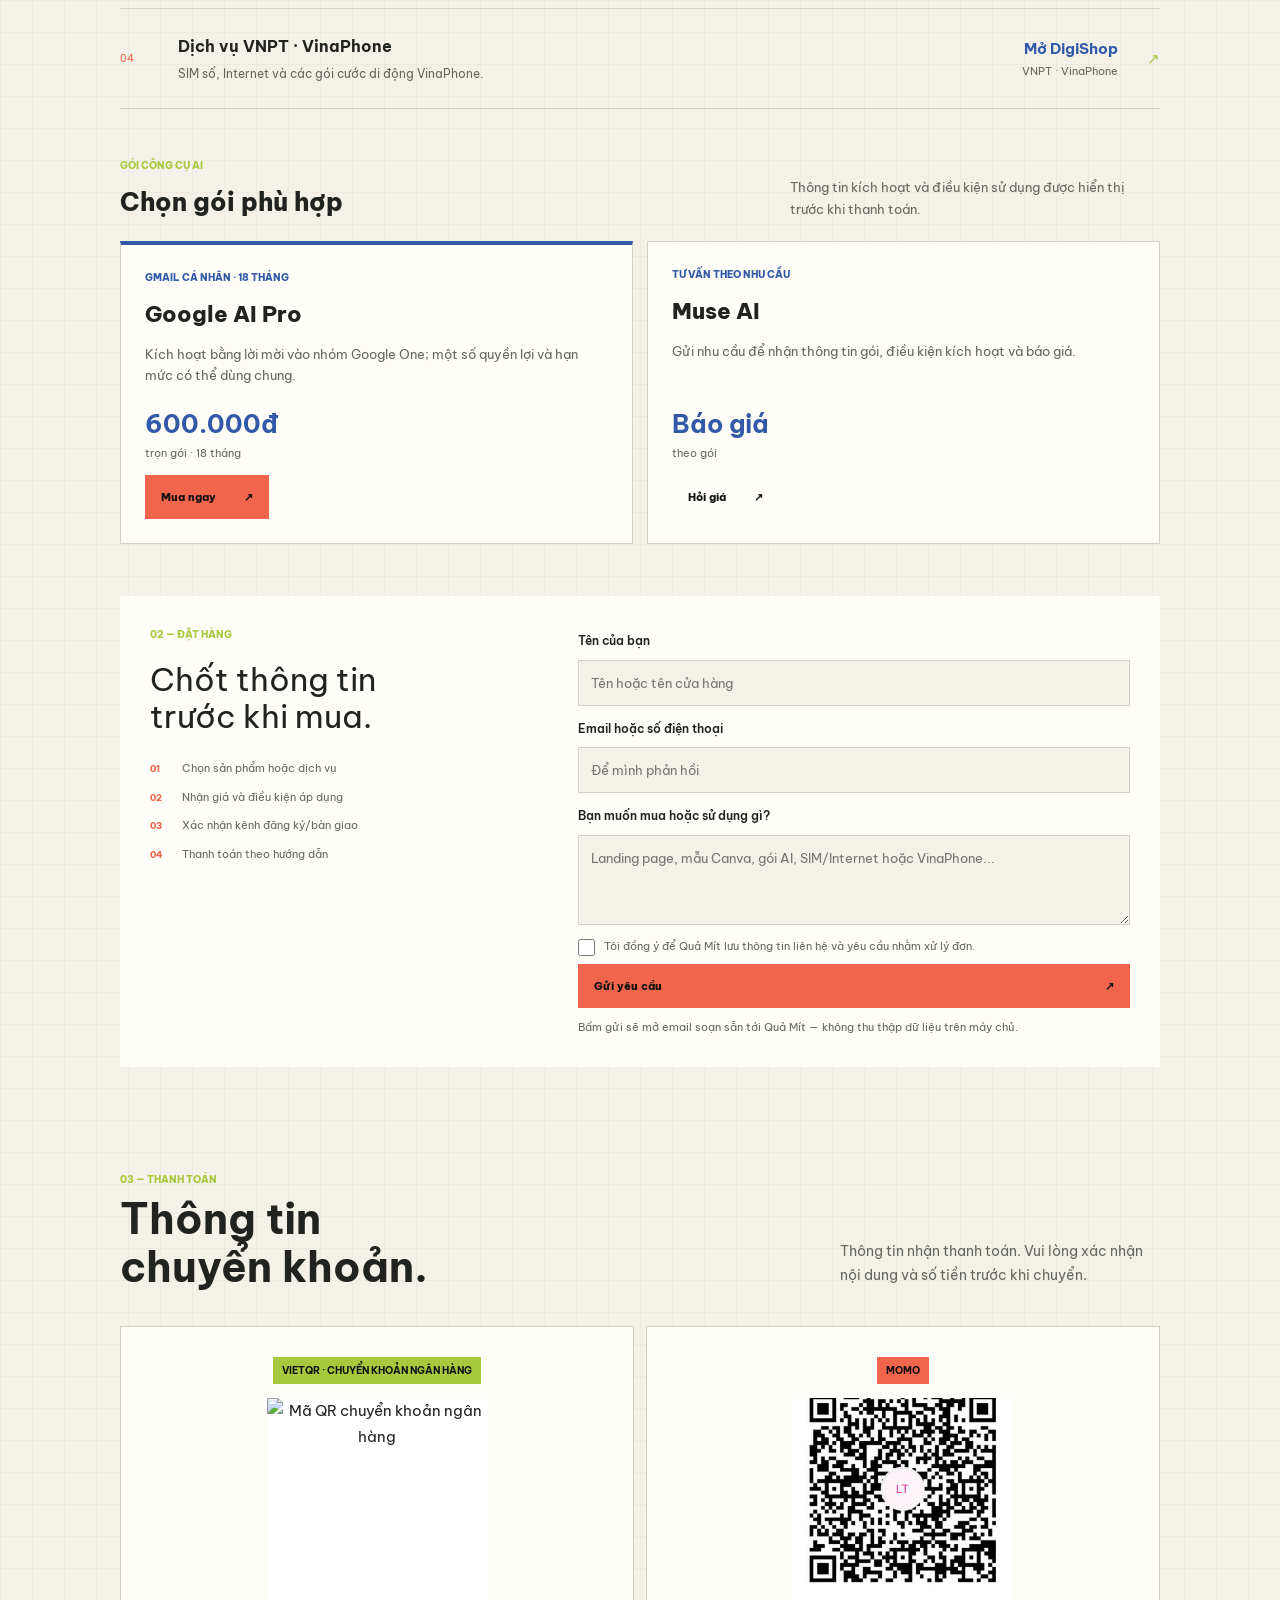
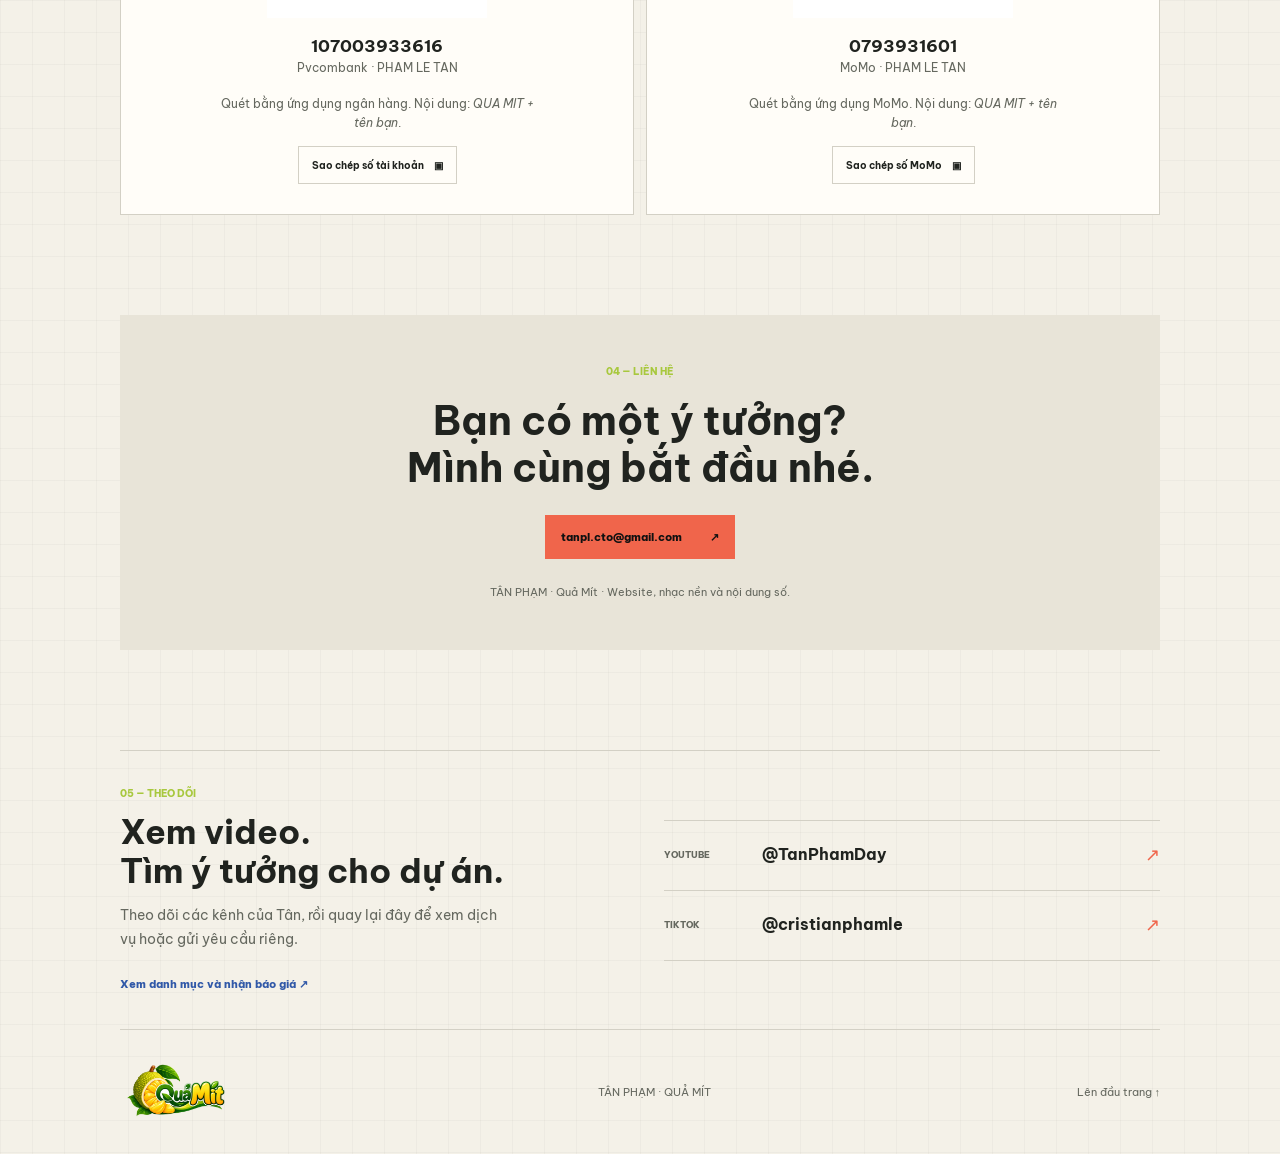
==== commit 3e577097: "update" ====
--- a/index.html
+++ b/index.html
@@ -69,14 +69,14 @@
         </div>
         <section class="ai-products" aria-labelledby="ai-products-title">
           <div class="ai-products-heading"><div><p class="eyebrow">GÓI CÔNG CỤ AI</p><h3 id="ai-products-title">Chọn gói phù hợp</h3></div><p>Thông tin kích hoạt và điều kiện sử dụng được hiển thị trước khi thanh toán.</p></div>
-          <div class="ai-product-grid">
-            <article class="ai-product-card ai-product-featured">
-              <div><p class="ai-product-label">GMAIL CÁ NHÂN · 18 THÁNG</p><h4>Google AI Pro</h4><p>Không cần gửi mật khẩu. Sử dụng mọi tính năng của Google AI Pro.</p></div>
-              <div class="ai-product-buy"><strong>600.000đ</strong><span>trọn gói · 18 tháng</span><button class="button button-coral" type="button" data-buy-ai data-product="Google AI Pro" data-price="600000" data-duration="18 tháng">Mua ngay <span aria-hidden="true">↗</span></button></div>
+          <div class="ai-product-grid" id="ai-product-grid">
+            <article class="ai-product-card ai-product-featured" data-product-id="google-ai-pro-18m">
+              <div><p class="ai-product-label">GMAIL CÁ NHÂN · 18 THÁNG</p><h4>Google AI Pro</h4><p>Kích hoạt bằng lời mời vào nhóm Google One; một số quyền lợi và hạn mức có thể dùng chung.</p></div>
+              <div class="ai-product-buy"><strong>600.000đ</strong><span>trọn gói · 18 tháng</span><button class="button button-coral" type="button" data-buy-ai data-product-id="google-ai-pro-18m" data-product="Google AI Pro" data-price="600000" data-duration="18 tháng" data-requires-gmail="true">Mua ngay <span aria-hidden="true">↗</span></button></div>
             </article>
-            <article class="ai-product-card">
+            <article class="ai-product-card" data-product-id="muse-ai">
               <div><p class="ai-product-label">TƯ VẤN THEO NHU CẦU</p><h4>Muse AI</h4><p>Gửi nhu cầu để nhận thông tin gói, điều kiện kích hoạt và báo giá.</p></div>
-              <div class="ai-product-buy"><strong>Báo giá</strong><span>theo gói</span><button class="button button-outline" type="button" data-quote-product="Muse AI">Hỏi giá <span aria-hidden="true">↗</span></button></div>
+              <div class="ai-product-buy"><strong>Báo giá</strong><span>theo gói</span><button class="button button-outline" type="button" data-quote-product="Muse AI" data-product-id="muse-ai">Hỏi giá <span aria-hidden="true">↗</span></button></div>
             </article>
           </div>
         </section>
@@ -92,9 +92,11 @@
                 <div><dt>Thời hạn</dt><dd id="checkout-duration"></dd></div>
                 <div><dt>Thanh toán</dt><dd id="checkout-price"></dd></div>
               </dl>
-              <label for="ai-customer-email">Gmail nhận lời mời kích hoạt</label>
+              <label id="ai-email-label" for="ai-customer-email">Gmail nhận lời mời kích hoạt</label>
               <input id="ai-customer-email" name="email" type="email" inputmode="email" autocomplete="email" placeholder="tenban@gmail.com" required />
               <p class="checkout-disclosure">Lời mời được gửi tới Gmail này sau khi bạn thanh toán và Quả Mít xác nhận giao dịch. Tài khoản cần đủ điều kiện sử dụng Google One.</p>
+              <label class="consent-check"><input name="consent" type="checkbox" required /> Tôi đồng ý để Quả Mít lưu Gmail này nhằm xử lý đơn, kích hoạt và hỗ trợ sau mua.</label>
+                            <p class="checkout-error" id="checkout-error" role="alert" hidden></p>
               <button class="button button-coral checkout-submit" type="submit">Thanh toán <span aria-hidden="true">↗</span></button>
             </form>
             <section id="checkout-payment" hidden aria-live="polite">
@@ -114,6 +116,8 @@
             <label for="order-name">Tên của bạn</label><input id="order-name" name="name" autocomplete="name" placeholder="Tên hoặc tên cửa hàng" required />
             <label for="order-contact">Email hoặc số điện thoại</label><input id="order-contact" name="contact" autocomplete="email" placeholder="Để mình phản hồi" required />
             <label for="order-brief">Bạn muốn mua hoặc sử dụng gì?</label><textarea id="order-brief" name="brief" rows="3" placeholder="Landing page, mẫu Canva, gói AI, SIM/Internet hoặc VinaPhone..." required></textarea>
+            <label class="consent-check"><input name="consent" type="checkbox" required /> Tôi đồng ý để Quả Mít lưu thông tin liên hệ và yêu cầu nhằm xử lý đơn.</label>
+                        <input id="order-product-id" name="productId" type="hidden" />
             <button class="button button-coral" type="submit">Gửi yêu cầu <span aria-hidden="true">↗</span></button>
             <p class="form-hint" id="form-message" aria-live="polite">Bấm gửi sẽ mở email soạn sẵn tới Quả Mít — không thu thập dữ liệu trên máy chủ.</p>
           </form>
--- a/styles.css
+++ b/styles.css
@@ -110,6 +110,7 @@
 .ai-products-heading h3 { margin: 0; font-size: 25px; font-weight: 800; }
 .ai-products-heading > p { max-width: 370px; margin: 0 0 3px; color: var(--muted); font-size: 13px; }
 .ai-product-grid { display: grid; grid-template-columns: repeat(2, minmax(0, 1fr)); gap: 14px; }
+.catalog-empty { grid-column: 1 / -1; margin: 0; padding: 22px; border: 1px solid var(--line); background: var(--surface); color: var(--muted); font-size: 13px; }
 .ai-product-card { display: flex; min-width: 0; min-height: 270px; flex-direction: column; justify-content: space-between; padding: 24px; border: 1px solid var(--line); background: var(--surface); }
 .ai-product-featured { border-top: 4px solid var(--blue); }
 .ai-product-label { margin-bottom: 10px; color: var(--blue); font-size: 10px; font-weight: 800; }
@@ -130,9 +131,12 @@
 .checkout-summary dt { color: var(--muted); font-size: 12px; }
 .checkout-summary dd { margin: 0; font-size: 13px; font-weight: 700; text-align: right; }
 .ai-checkout label { display: block; margin-bottom: 7px; font-size: 13px; font-weight: 700; }
+.ai-checkout .consent-check, .order-form .consent-check { display: flex; align-items: flex-start; gap: 9px; color: var(--muted); font-size: 11px; font-weight: 400; line-height: 1.5; }
+.ai-checkout .consent-check input, .order-form .consent-check input { width: 17px; min-width: 17px; height: 17px; min-height: 17px; margin: 1px 0 0; accent-color: var(--blue); }
 .ai-checkout input { width: 100%; min-height: 46px; padding: 10px 12px; border: 1px solid var(--line); background: var(--page); color: var(--text); font: inherit; font-size: 14px; }
 .ai-checkout input:focus { outline: 2px solid var(--blue); outline-offset: 1px; }
 .checkout-disclosure, .checkout-email-note { margin: 12px 0 18px; color: var(--muted); font-size: 12px; line-height: 1.6; }
+.checkout-error { margin: 10px 0 0; color: #a63525; font-size: 12px; line-height: 1.5; }
 .checkout-submit, .checkout-email-link { width: 100%; }
 .checkout-payment-details { display: flex; justify-content: space-between; gap: 12px; align-items: center; padding: 12px 14px; background: var(--surface-soft); }
 .checkout-payment-details strong { font-size: 18px; }
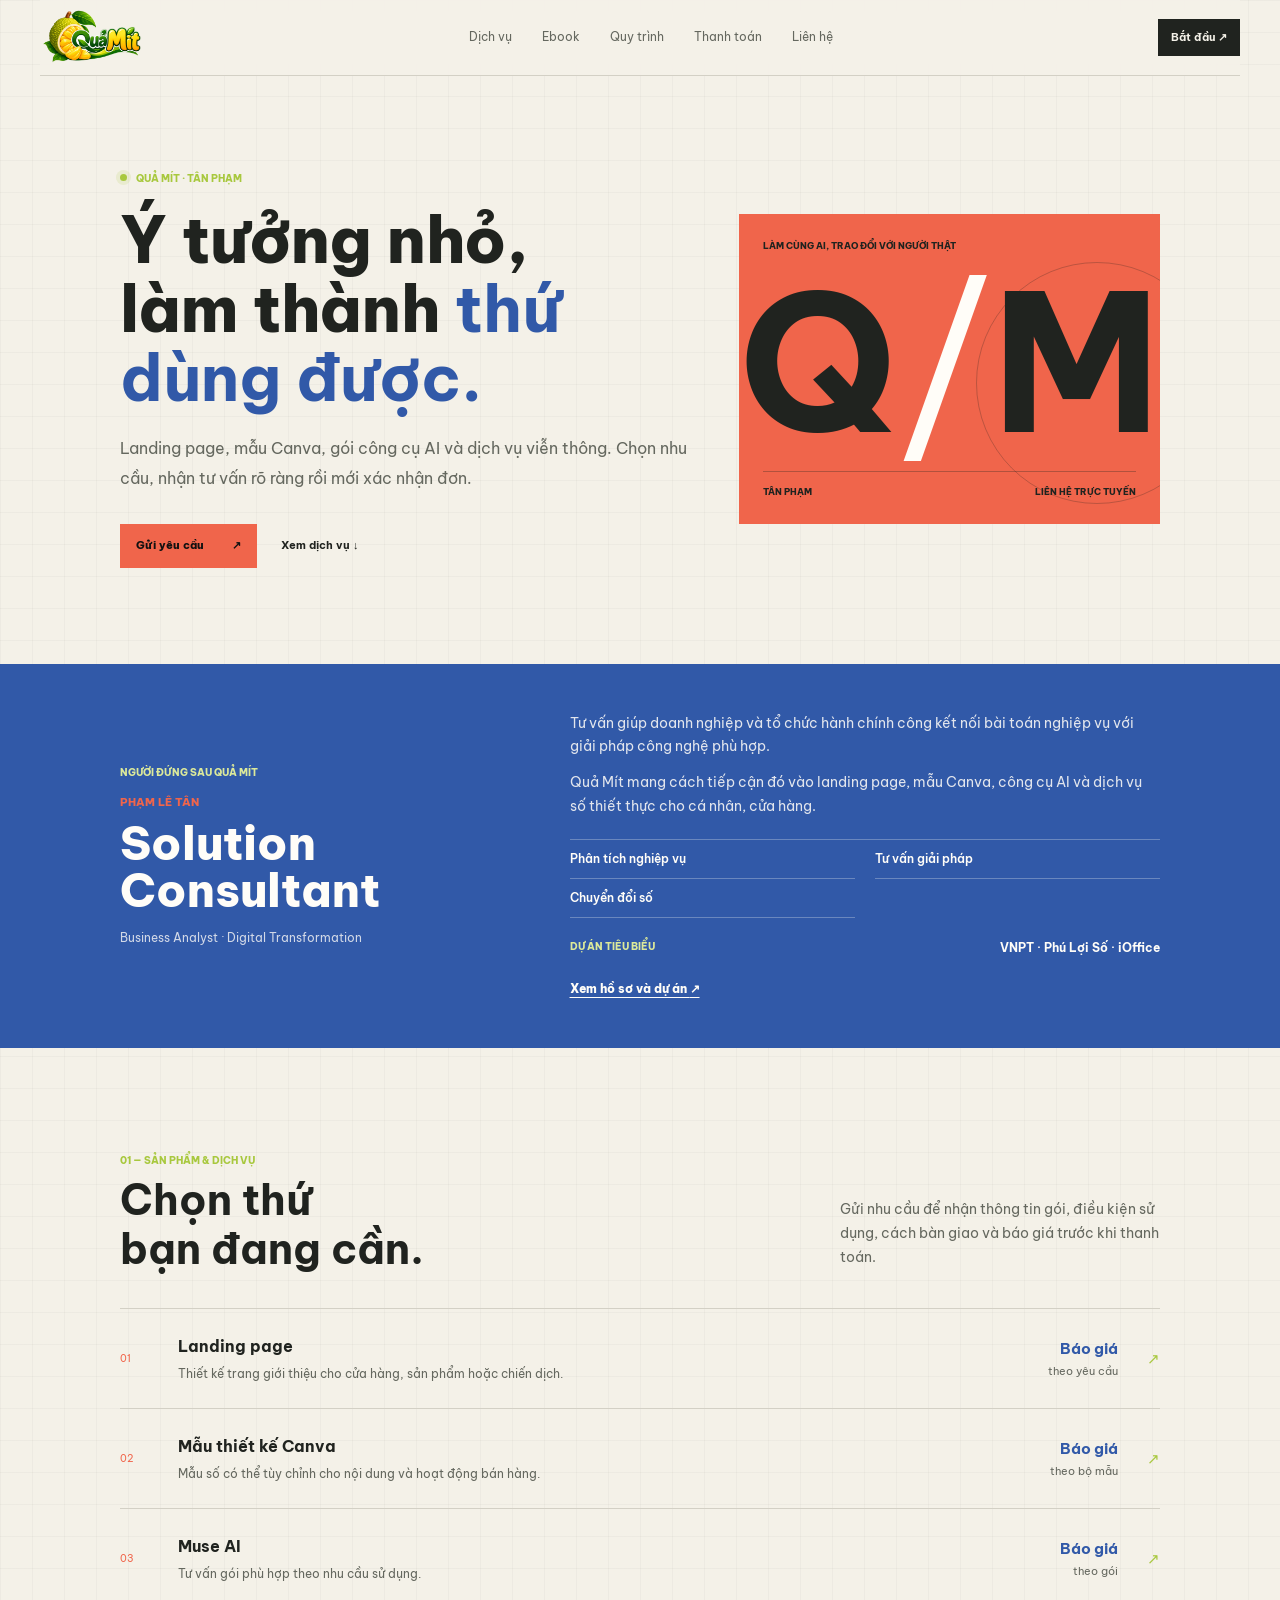
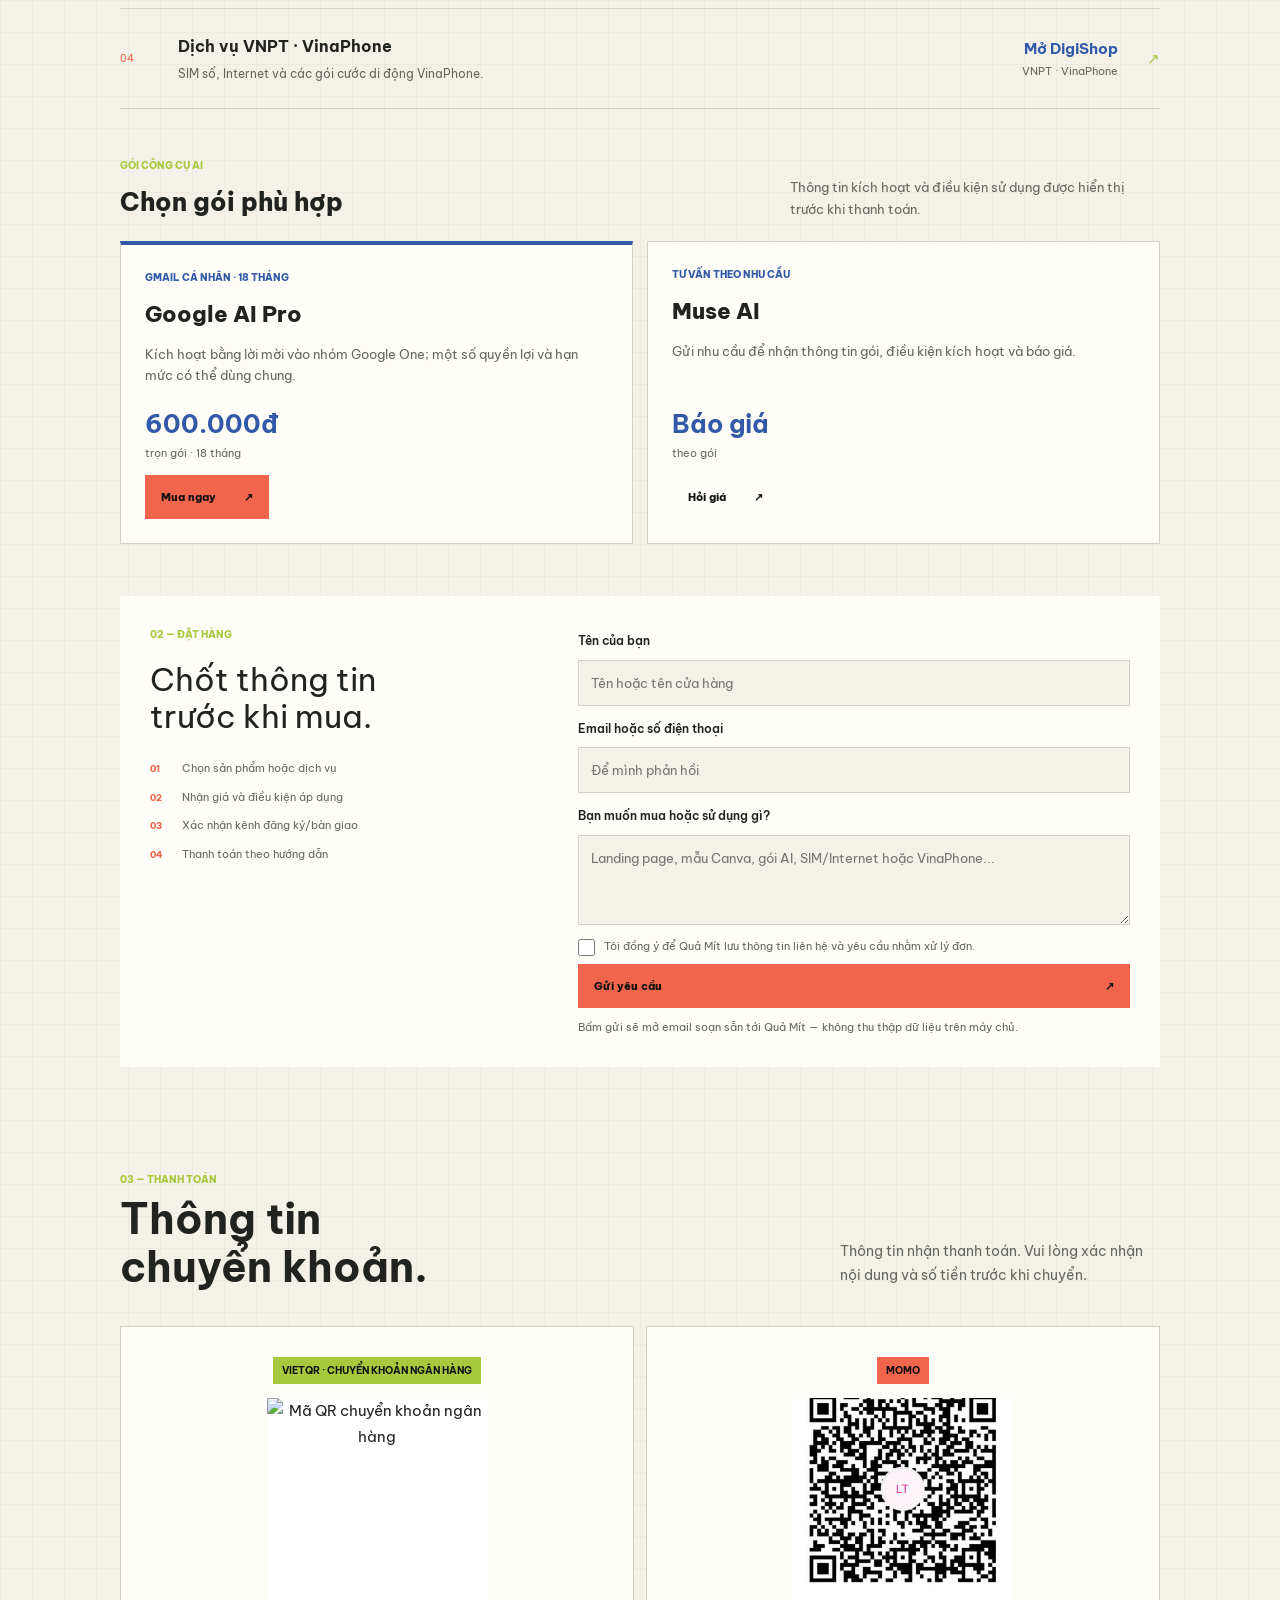
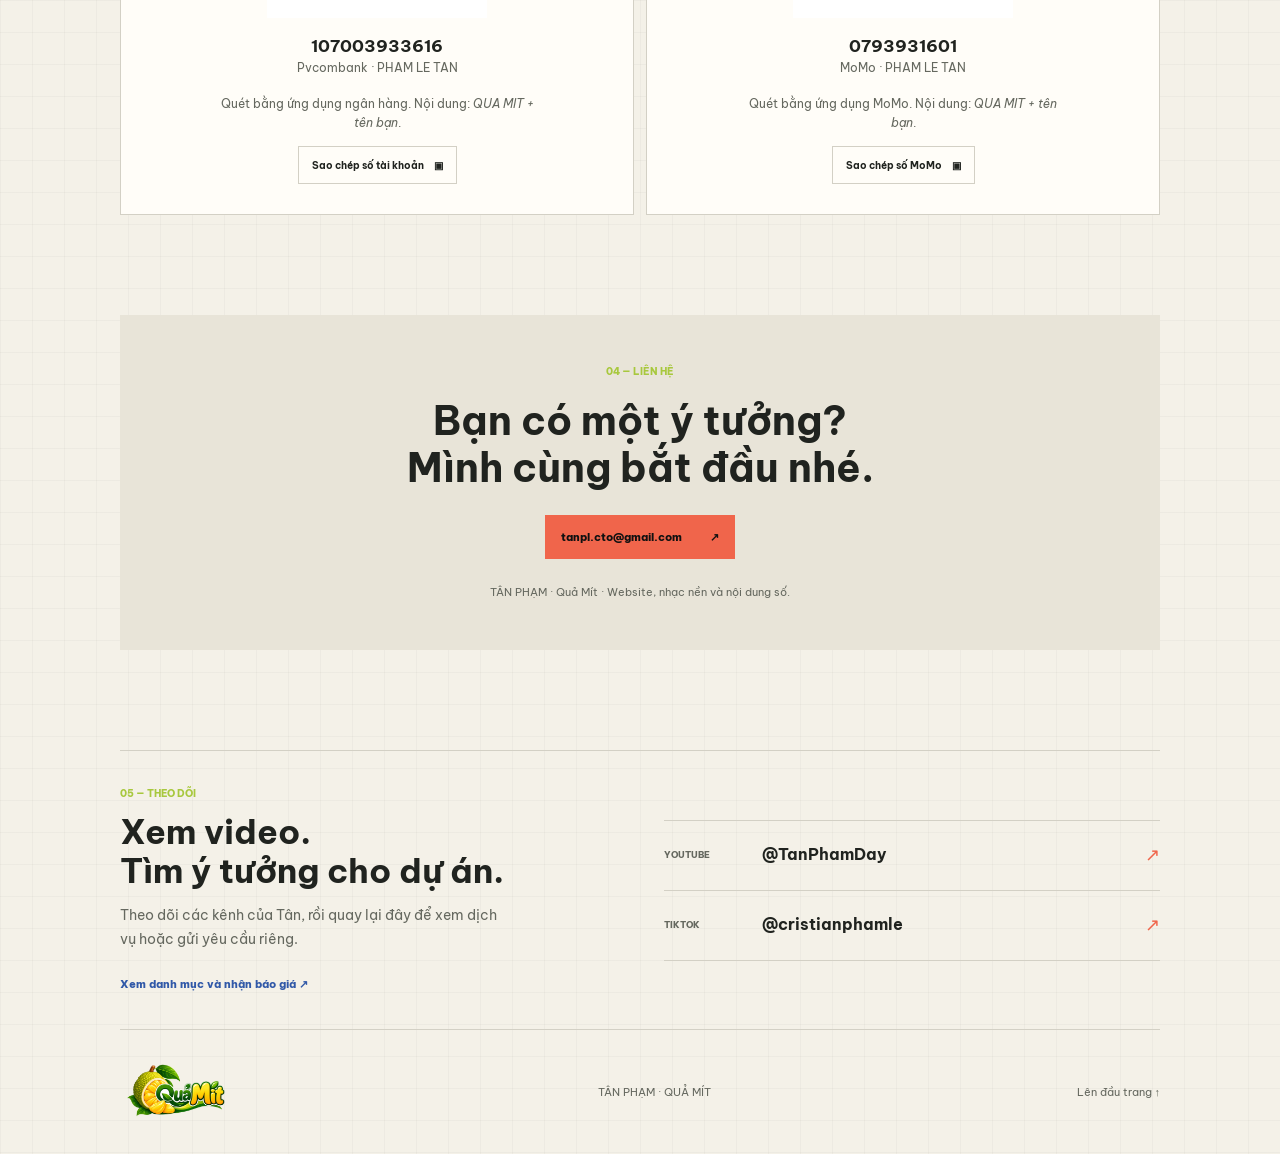
==== commit ca085d3b: "Add paid ebook sales with protected PDF downloads - Ebook catalog section and checkout via VietQR - " ====
--- a/index.html
+++ b/index.html
@@ -17,6 +17,7 @@
       <a class="wordmark" href="#home" aria-label="Về đầu trang"><img src="Logo-qua-mit.png" alt="Quả Mít" /></a>
       <nav class="main-nav" aria-label="Điều hướng chính">
         <a href="#services">Dịch vụ</a>
+        <a href="#ebooks">Ebook</a>
         <a href="#process">Quy trình</a>
         <a href="#payment">Thanh toán</a>
         <a href="#contact">Liên hệ</a>
@@ -81,6 +82,11 @@
           </div>
         </section>
 
+        <section class="ai-products" id="ebooks" aria-labelledby="ebooks-title" hidden>
+          <div class="ai-products-heading"><div><p class="eyebrow">EBOOK · TẢI NGAY SAU THANH TOÁN</p><h3 id="ebooks-title">Ebook thực hành</h3></div><p>Thanh toán qua QR, nhận link riêng. File PDF mở tải ngay khi Quả Mít xác nhận giao dịch.</p></div>
+          <div class="ai-product-grid" id="ebook-product-grid"></div>
+        </section>
+
         <dialog class="ai-checkout" id="ai-checkout" aria-labelledby="checkout-title">
           <div class="ai-checkout-panel">
             <button class="checkout-close" id="checkout-close" type="button" aria-label="Đóng">×</button>
@@ -89,13 +95,13 @@
               <h2 id="checkout-title">Xác nhận gói AI</h2>
               <dl class="checkout-summary">
                 <div><dt>Gói</dt><dd id="checkout-product"></dd></div>
-                <div><dt>Thời hạn</dt><dd id="checkout-duration"></dd></div>
+                <div><dt id="checkout-duration-label">Thời hạn</dt><dd id="checkout-duration"></dd></div>
                 <div><dt>Thanh toán</dt><dd id="checkout-price"></dd></div>
               </dl>
               <label id="ai-email-label" for="ai-customer-email">Gmail nhận lời mời kích hoạt</label>
               <input id="ai-customer-email" name="email" type="email" inputmode="email" autocomplete="email" placeholder="tenban@gmail.com" required />
-              <p class="checkout-disclosure">Lời mời được gửi tới Gmail này sau khi bạn thanh toán và Quả Mít xác nhận giao dịch. Tài khoản cần đủ điều kiện sử dụng Google One.</p>
-              <label class="consent-check"><input name="consent" type="checkbox" required /> Tôi đồng ý để Quả Mít lưu Gmail này nhằm xử lý đơn, kích hoạt và hỗ trợ sau mua.</label>
+              <p class="checkout-disclosure" id="checkout-disclosure">Lời mời được gửi tới Gmail này sau khi bạn thanh toán và Quả Mít xác nhận giao dịch. Tài khoản cần đủ điều kiện sử dụng Google One.</p>
+              <label class="consent-check"><input name="consent" type="checkbox" required /> <span id="checkout-consent-text">Tôi đồng ý để Quả Mít lưu Gmail này nhằm xử lý đơn, kích hoạt và hỗ trợ sau mua.</span></label>
                             <p class="checkout-error" id="checkout-error" role="alert" hidden></p>
               <button class="button button-coral checkout-submit" type="submit">Thanh toán <span aria-hidden="true">↗</span></button>
             </form>
@@ -105,8 +111,13 @@
               <div class="checkout-payment-details"><strong id="checkout-payment-amount"></strong><span id="checkout-reference"></span></div>
               <img class="checkout-qr" id="checkout-qr" alt="QR chuyển khoản theo đơn hàng" width="240" height="240" />
               <p class="checkout-disclosure">Quét bằng ứng dụng ngân hàng. Mã đơn đã được điền trong nội dung chuyển khoản. Website không tự xác nhận tiền vào.</p>
+              <div class="checkout-ebook-access" id="checkout-ebook-access" hidden>
+                <p><strong>Lưu lại link tải ebook của bạn.</strong> Link này là riêng tư, sẽ mở nút tải PDF ngay khi Quả Mít xác nhận thanh toán.</p>
+                <a class="button button-coral" id="checkout-ebook-link" href="#" target="_blank" rel="noopener">Mở trang tải ebook <span aria-hidden="true">↗</span></a>
+                <button class="copy-button" type="button" id="checkout-ebook-copy">Sao chép link tải <span aria-hidden="true">▣</span></button>
+              </div>
               <a class="button button-coral checkout-email-link" id="checkout-email-link" href="#">Gửi thông tin đơn cho Quả Mít <span aria-hidden="true">↗</span></a>
-              <p class="checkout-email-note">Bấm gửi email để Quả Mít nhận Gmail kích hoạt; sau đó chuyển khoản và chờ xác nhận thủ công.</p>
+              <p class="checkout-email-note" id="checkout-email-note">Bấm gửi email để Quả Mít nhận Gmail kích hoạt; sau đó chuyển khoản và chờ xác nhận thủ công.</p>
             </section>
           </div>
         </dialog>
--- a/styles.css
+++ b/styles.css
@@ -144,6 +144,15 @@
 .checkout-qr { display: block; width: 240px; height: 240px; margin: 18px auto; object-fit: contain; background: white; }
 .checkout-email-link { justify-content: center; }
 .checkout-email-note { margin-bottom: 0; font-size: 11px; }
+.checkout-ebook-access { display: grid; gap: 10px; margin: 0 0 18px; padding: 14px; border: 1px solid var(--line); background: var(--surface-soft); }
+.checkout-ebook-access[hidden] { display: none; }
+.checkout-ebook-access p { margin: 0; color: var(--muted); font-size: 12px; line-height: 1.6; }
+.checkout-ebook-access strong { color: var(--text); }
+.checkout-ebook-access .button { justify-content: center; }
+.ebook-access { max-width: 640px; }
+.ebook-access h1 { margin: 8px 0 24px; font-size: clamp(28px, 5vw, 40px); line-height: 1.15; }
+.ebook-message { margin: 18px 0; font-size: 14px; line-height: 1.6; }
+.ebook-access [hidden], .ebook-access .button[hidden] { display: none; }
 .service-item { display: grid; grid-template-columns: 40px 1fr 120px 24px; align-items: center; gap: 18px; min-height: 100px; border-bottom: 1px solid var(--line); }
 .service-link { color: inherit; text-decoration: none; }
 .service-link:hover h3 { color: var(--blue); }
